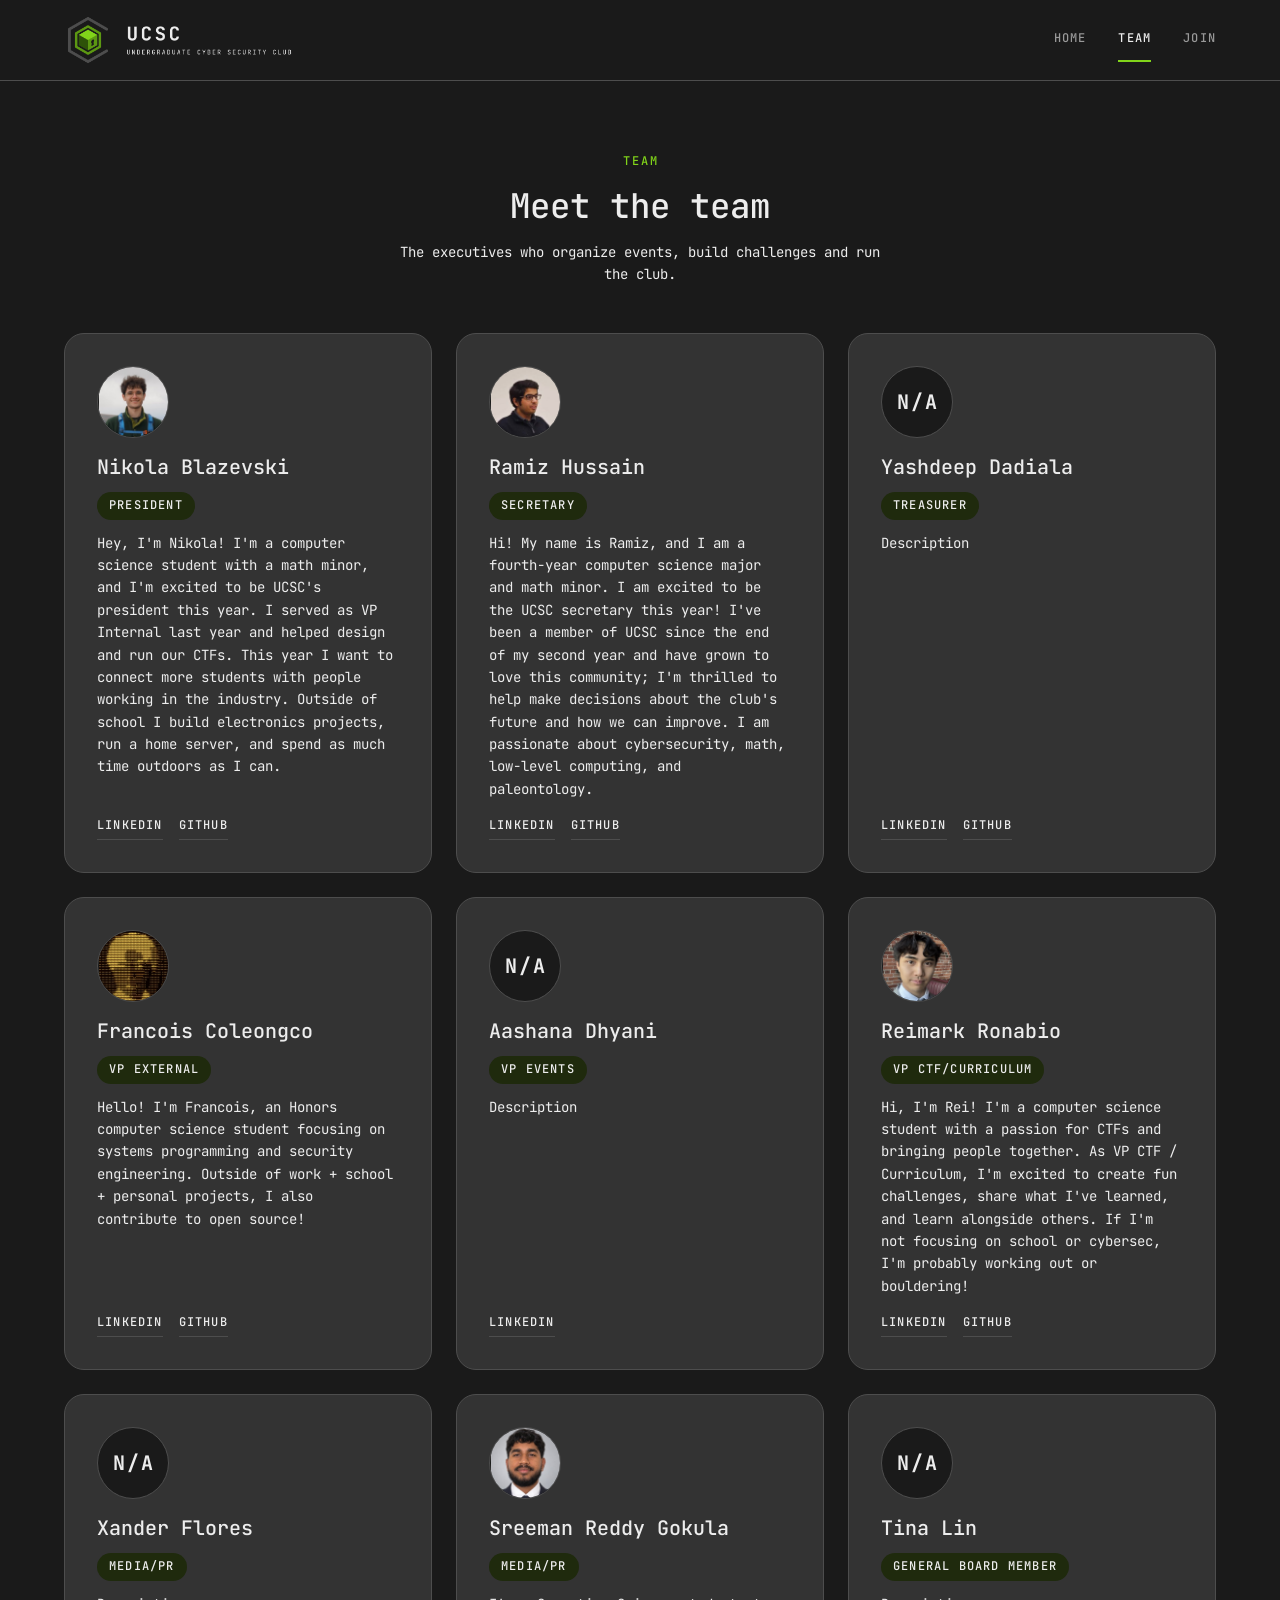
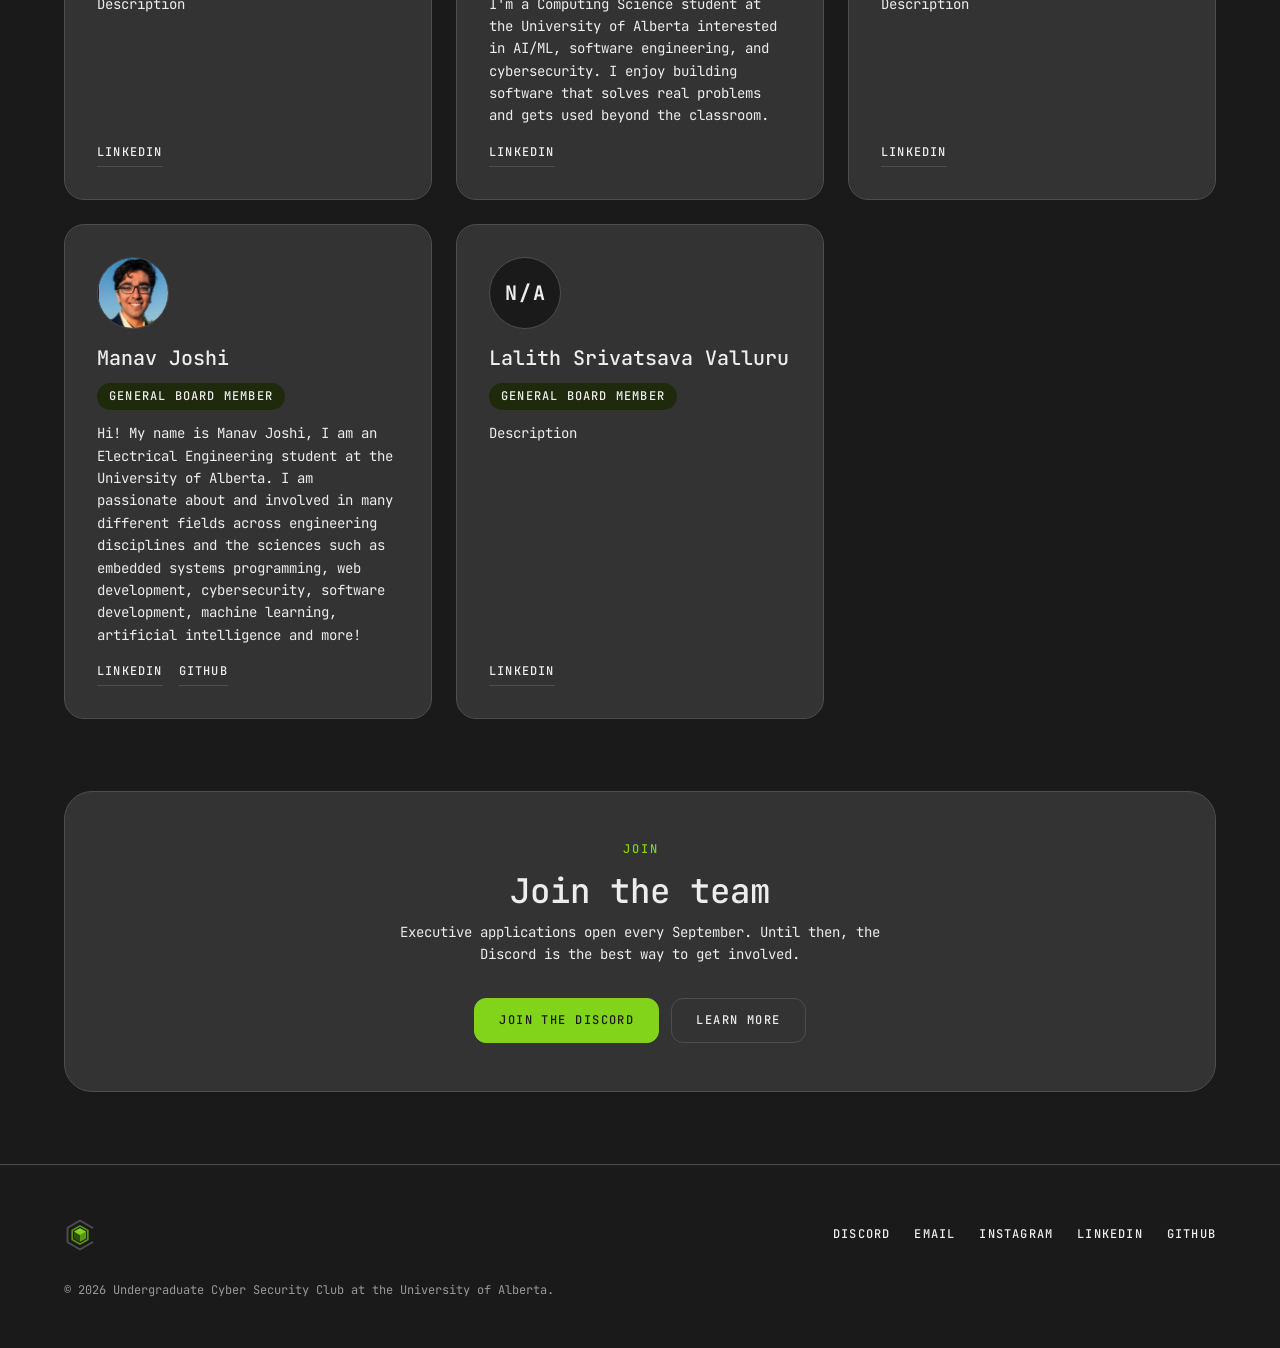
==== team.html @ 917f5f6d "added most execs" ====
<!DOCTYPE html>
<html lang="en">
<head>
  <meta charset="UTF-8">
  <meta name="viewport" content="width=device-width, initial-scale=1.0">
  <title>Team — UCSC</title>
  <meta name="description" content="The UCSC executive team.">
  <meta name="theme-color" content="#1A1A1A">
  <link rel="icon" type="image/png" sizes="32x32" href="assets/png/mark-default-32.png">
  <link rel="icon" type="image/png" sizes="64x64" href="assets/png/mark-default-64.png">
  <link rel="apple-touch-icon" href="assets/png/mark-default-256.png">
  <link rel="preconnect" href="https://fonts.googleapis.com">
  <link rel="preconnect" href="https://fonts.gstatic.com" crossorigin>
  <link href="https://fonts.googleapis.com/css2?family=JetBrains+Mono:wght@400;500;700&display=swap" rel="stylesheet">
  <link rel="stylesheet" href="style.css">
</head>
<body>

  <nav id="navbar">
    <div class="nav-inner">
      <a href="index.html" class="nav-brand">
        <img src="assets/png/lockup-horizontal-4x.png" width="229" height="48" alt="UCSC">
      </a>
      <ul class="nav-links" id="navLinks">
        <li><a href="index.html">Home</a></li>
        <li><a href="team.html" class="active">Team</a></li>
        <li><a href="index.html#join">Join</a></li>
      </ul>
      <button class="hamburger" id="menuToggle" aria-label="Toggle menu" aria-expanded="false" aria-controls="navLinks">
        <span></span><span></span><span></span>
      </button>
    </div>
  </nav>

    <header class="page-header">
    <div class="wrap">
      <span class="eyebrow">Team</span>
      <h1>Meet the team</h1>
      <p>The executives who organize events, build challenges and run the club.</p>
    </div>
  </header>

  <main class="wrap">
    <div class="team-grid">
      <div class="team-card reveal">
        <div class="team-avatar" aria-hidden="true"><img src="assets/team/nikola-blazevski.jpg" alt="" width="72" height="72" loading="lazy"></div>
        <h2 class="h2">Nikola Blazevski</h2>
        <span class="pill team-role">President</span>
        <p class="team-bio">Hey, I'm Nikola! I'm a computer science student with a math minor, and I'm excited to be UCSC's president this year. I served as VP Internal last year and helped design and run our CTFs. This year I want to connect more students with people working in the industry. Outside of school I build electronics projects, run a home server, and spend as much time outdoors as I can.</p>
        <div class="team-links">
          <a href="https://www.linkedin.com/in/nikola-blazevski7" target="_blank" rel="noopener">LinkedIn</a>
          <a href="https://github.com/Nikola-Blazevski" target="_blank" rel="noopener">GitHub</a>
        </div>
      </div>

      <div class="team-card reveal">
        <div class="team-avatar" aria-hidden="true"><img src="assets/team/ramiz-hussain.jpg" alt="" width="72" height="72" loading="lazy"></div>
        <h2 class="h2">Ramiz Hussain</h2>
        <span class="pill team-role">Secretary</span>
        <p class="team-bio">Hi! My name is Ramiz, and I am a fourth-year computer science major and math minor. I am excited to be the UCSC secretary this year! I've been a member of UCSC since the end of my second year and have grown to love this community; I'm thrilled to help make decisions about the club's future and how we can improve. I am passionate about cybersecurity, math, low-level computing, and paleontology.</p>
        <div class="team-links">
          <a href="https://www.linkedin.com/in/ramiz-hussain" target="_blank" rel="noopener">LinkedIn</a>
          <a href="https://github.com/RamizHHH" target="_blank" rel="noopener">GitHub</a>
        </div>
      </div>

      <div class="team-card reveal">
        <div class="team-avatar" aria-hidden="true">N/A</div>
        <h2 class="h2">Yashdeep Dadiala</h2>
        <span class="pill team-role">Treasurer</span>
        <p class="team-bio">Description</p>
        <div class="team-links">
          <a href="#">LinkedIn</a>
          <a href="#">GitHub</a>
        </div>
      </div>

      <div class="team-card reveal">
        <div class="team-avatar" aria-hidden="true"><img src="assets/team/francois-coleongco.jpg" alt="" width="72" height="72" loading="lazy"></div>
        <h2 class="h2">Francois Coleongco</h2>
        <span class="pill team-role">VP External</span>
        <p class="team-bio">Hello! I'm Francois, an Honors computer science student focusing on systems programming and security engineering. Outside of work + school + personal projects, I also contribute to open source!</p>
        <div class="team-links">
          <a href="https://www.linkedin.com/in/francois-coleongco" target="_blank" rel="noopener">LinkedIn</a>
          <a href="https://github.com/fr4nsyz" target="_blank" rel="noopener">GitHub</a>
        </div>
      </div>

      <div class="team-card reveal">
        <div class="team-avatar" aria-hidden="true">N/A</div>
        <h2 class="h2">Aashana Dhyani</h2>
        <span class="pill team-role">VP Events</span>
        <p class="team-bio">Description</p>
        <div class="team-links">
          <a href="#">LinkedIn</a>
        </div>
      </div>

      <div class="team-card reveal">
        <div class="team-avatar" aria-hidden="true"><img src="assets/team/reimark-ronabio.jpg" alt="" width="72" height="72" loading="lazy"></div>
        <h2 class="h2">Reimark Ronabio</h2>
        <span class="pill team-role">VP CTF/Curriculum</span>
        <p class="team-bio">Hi, I'm Rei! I'm a computer science student with a passion for CTFs and bringing people together. As VP CTF / Curriculum, I'm excited to create fun challenges, share what I've learned, and learn alongside others. If I'm not focusing on school or cybersec, I'm probably working out or bouldering!</p>
        <div class="team-links">
          <a href="https://www.linkedin.com/in/reimark-ronabio-086146253/" target="_blank" rel="noopener">LinkedIn</a>
          <a href="https://github.com/pyhn" target="_blank" rel="noopener">GitHub</a>
        </div>
      </div>

      <div class="team-card reveal">
        <div class="team-avatar" aria-hidden="true">N/A</div>
        <h2 class="h2">Xander Flores</h2>
        <span class="pill team-role">Media/PR</span>
        <p class="team-bio">Description</p>
        <div class="team-links">
          <a href="#">LinkedIn</a>
        </div>
      </div>

      <div class="team-card reveal">
        <div class="team-avatar" aria-hidden="true"><img src="assets/team/sreeman-reddy-gokula.jpg" alt="" width="72" height="72" loading="lazy"></div>
        <h2 class="h2">Sreeman Reddy Gokula</h2>
        <span class="pill team-role">Media/PR</span>
        <p class="team-bio">I'm a Computing Science student at the University of Alberta interested in AI/ML, software engineering, and cybersecurity. I enjoy building software that solves real problems and gets used beyond the classroom.</p>
        <div class="team-links">
          <a href="https://www.linkedin.com/in/sreeman-reddy-gokula-3674b02b5/" target="_blank" rel="noopener">LinkedIn</a>
        </div>
      </div>

      <div class="team-card reveal">
        <div class="team-avatar" aria-hidden="true">N/A</div>
        <h2 class="h2">Tina Lin</h2>
        <span class="pill team-role">General Board Member</span>
        <p class="team-bio">Description</p>
        <div class="team-links">
          <a href="https://www.linkedin.com/in/tina-r-lin/" target="_blank" rel="noopener">LinkedIn</a>
        </div>
      </div>

      <div class="team-card reveal">
        <div class="team-avatar" aria-hidden="true"><img src="assets/team/manav-joshi.jpg" alt="" width="72" height="72" loading="lazy"></div>
        <h2 class="h2">Manav Joshi</h2>
        <span class="pill team-role">General Board Member</span>
        <p class="team-bio">Hi! My name is Manav Joshi, I am an Electrical Engineering student at the University of Alberta. I am passionate about and involved in many different fields across engineering disciplines and the sciences such as embedded systems programming, web development, cybersecurity, software development, machine learning, artificial intelligence and more!</p>
        <div class="team-links">
          <a href="https://www.linkedin.com/in/mnkjoshi/" target="_blank" rel="noopener">LinkedIn</a>
          <a href="https://github.com/mnkjoshi" target="_blank" rel="noopener">GitHub</a>
        </div>
      </div>

      <div class="team-card reveal">
        <div class="team-avatar" aria-hidden="true">N/A</div>
        <h2 class="h2">Lalith Srivatsava Valluru</h2>
        <span class="pill team-role">General Board Member</span>
        <p class="team-bio">Description</p>
        <div class="team-links">
          <a href="#">LinkedIn</a>
        </div>
      </div>
    </div>
  </main>

  <div class="cta-section reveal">
    <div class="wrap">
      <div class="cta-banner">
        <div class="cta-copy">
          <span class="eyebrow">Join</span>
          <h2 class="h1">Join the team</h2>
          <p>Executive applications open every September. Until then, the Discord is the best way to get involved.</p>
        </div>
        <div class="btn-group">
          <a href="https://discord.gg/hh8DezYDkE" class="btn btn-primary">Join the Discord</a>
          <a href="index.html#join" class="btn btn-outline">Learn more</a>
        </div>
      </div>
    </div>
  </div>

  <footer>
    <div class="wrap footer-inner">
      <a href="index.html" class="footer-brand">
        <img src="assets/png/mark-default-64.png" width="32" height="32" alt="UCSC">
      </a>
      <div class="social-links">
        <a href="https://discord.gg/hh8DezYDkE">Discord</a>
        <a href="mailto:ucsc@ualberta.ca">Email</a>
        <a href="https://www.instagram.com/ucsc_ualberta/">Instagram</a>
        <a href="https://www.linkedin.com/company/ucsc-ualberta">LinkedIn</a>
        <a href="https://github.com/UCSC-UAlberta">GitHub</a>
      </div>
      <p class="copyright">© 2026 Undergraduate Cyber Security Club at the University of Alberta.</p>
    </div>
  </footer>

  <script src="site.js"></script>
</body>
</html>
---- style.css ----
/* UCSC — site styles
   Follows brand/UCSC-BRAND-SPEC-FOR-AI.md:
   JetBrains Mono 400/500/700 only, brand palette only, no gradients/shadows/glows/blur,
   spacing 4/8/12/16/24/32/48/72/96, radii 999/12/20/28. */

:root {
  --bg:        #1A1A1A;
  --surface:   #333333;
  --accent:    #81D41A;
  --accent-dk: #5C9812;
  --accent-bg: #1F2A0D;
  --text:      #EDEDED;
  --text-2:    #999999;
  --border:    #4D4D4D;

  --font: 'JetBrains Mono', ui-monospace, monospace;

  --r-pill: 999px;
  --r-btn: 12px;
  --r-card: 20px;
  --r-container: 28px;

  --max: 1200px;
  --gutter: 24px;
  --margin: 64px;
  --nav-h: 80px;
}

* { margin: 0; padding: 0; box-sizing: border-box; }
html { scroll-behavior: smooth; scroll-padding-top: var(--nav-h); }

body {
  font-family: var(--font);
  font-weight: 400;
  font-size: 14px;
  line-height: 1.6;
  background: var(--bg);
  color: var(--text);
  overflow-x: hidden;
}

img { display: block; max-width: 100%; }
a { color: inherit; }

:focus-visible { outline: 2px solid var(--accent); outline-offset: 4px; border-radius: 4px; }

.wrap {
  max-width: calc(var(--max) + 2 * var(--margin));
  margin: 0 auto;
  padding: 0 var(--margin);
}

/* ── TYPE ── */
.eyebrow {
  font-size: 12px;
  font-weight: 500;
  letter-spacing: 0.18em;
  text-transform: uppercase;
  color: var(--accent);
}
.display {
  font-size: 54px;
  line-height: 1.0;
  font-weight: 500;
}
h1, .h1 { font-size: 34px; line-height: 1.1; font-weight: 500; }
h2, .h2 { font-size: 20px; line-height: 1.3; font-weight: 500; }
h3, .h3 { font-size: 14px; line-height: 1.4; font-weight: 500; }
.small { font-size: 12px; line-height: 1.5; }
.label {
  font-size: 12px;
  font-weight: 500;
  letter-spacing: 0.10em;
  text-transform: uppercase;
  color: var(--text-2);
}

/* ── NAV ── */
nav {
  position: fixed;
  top: 0; left: 0; right: 0;
  z-index: 100;
  background: var(--bg);
  border-bottom: 1px solid var(--border);
}
.nav-inner {
  max-width: calc(var(--max) + 2 * var(--margin));
  margin: 0 auto;
  padding: 0 var(--margin);
  height: var(--nav-h);
  display: flex;
  align-items: center;
  justify-content: space-between;
  gap: 24px;
}
.nav-brand { display: flex; align-items: center; text-decoration: none; }
.nav-brand img { height: 48px; width: auto; }

.nav-links { display: flex; gap: 32px; list-style: none; }
.nav-links a {
  display: inline-flex;
  align-items: center;
  min-height: 44px;
  color: var(--text-2);
  text-decoration: none;
  font-size: 12px;
  font-weight: 500;
  letter-spacing: 0.10em;
  text-transform: uppercase;
  border-bottom: 2px solid transparent;
  transition: color 0.2s, border-color 0.2s;
}
.nav-links a:hover { color: var(--text); }
.nav-links a.active { color: var(--text); border-bottom-color: var(--accent); }

.hamburger {
  display: none;
  width: 44px; height: 44px;
  flex-direction: column;
  align-items: center;
  justify-content: center;
  gap: 4px;
  background: none;
  border: 1px solid var(--border);
  border-radius: var(--r-btn);
  cursor: pointer;
}
.hamburger span { width: 20px; height: 2px; background: var(--text); border-radius: 2px; }

/* ── HERO ── */
.hero {
  padding-top: calc(var(--nav-h) + 96px);
  padding-bottom: 72px;
}
.hero .wrap {
  display: grid;
  grid-template-columns: repeat(12, 1fr);
  column-gap: var(--gutter);
  align-items: center;
}
.hero-copy {
  grid-column: 1 / span 8;
  display: flex;
  flex-direction: column;
  gap: 24px;
}
.hero-copy .lede { max-width: 52ch; }

/* ── PAGE HEADER (subpages) ── */
.page-header {
  padding-top: calc(var(--nav-h) + 72px);
  padding-bottom: 48px;
}
.page-header .wrap { display: flex; flex-direction: column; gap: 16px; }
.page-header p { max-width: 60ch; }

/* ── BUTTONS ── */
.btn-group { display: flex; gap: 12px; flex-wrap: wrap; }
.btn {
  display: inline-flex;
  align-items: center;
  justify-content: center;
  min-height: 44px;
  padding: 12px 24px;
  border-radius: var(--r-btn);
  font-family: var(--font);
  font-size: 12px;
  font-weight: 500;
  letter-spacing: 0.12em;
  text-transform: uppercase;
  text-decoration: none;
  cursor: pointer;
  transition: background-color 0.2s, border-color 0.2s, color 0.2s;
}
.btn-primary {
  background: var(--accent);
  color: var(--bg);
  border: 1.5px solid var(--accent);
}
.btn-primary:hover, .btn-primary:active { background: var(--accent-dk); border-color: var(--accent-dk); }
.btn-outline {
  background: transparent;
  color: var(--text);
  border: 1.5px solid var(--border);
}
.btn-outline:hover { border-color: var(--accent); }

/* ── SECTIONS ── */
section { padding: 72px 0; border-top: 1px solid var(--border); }
.section-head {
  display: flex;
  flex-direction: column;
  gap: 12px;
  margin-bottom: 32px;
}
.section-head p { max-width: 60ch; }
.section-title { display: flex; flex-direction: column; gap: 12px; }
.section-head.split {
  display: grid;
  grid-template-columns: repeat(12, 1fr);
  column-gap: var(--gutter);
  row-gap: 16px;
  align-items: end;
}
.section-head.split .section-title { grid-column: 1 / span 5; }
.section-head.split > p { grid-column: 6 / span 7; max-width: none; }
#about .section-head { margin-bottom: 0; align-items: start; }

/* ── CARDS ── */
.cards {
  display: grid;
  grid-template-columns: repeat(3, 1fr);
  gap: var(--gutter);
}
.card {
  background: var(--surface);
  border: 1px solid var(--border);
  border-radius: var(--r-card);
  padding: 32px;
  display: flex;
  flex-direction: column;
  gap: 12px;
  transition: border-color 0.2s;
}
.card:hover { border-color: var(--accent); }
.card-num {
  font-size: 12px;
  font-weight: 700;
  letter-spacing: 0.10em;
  color: var(--accent);
}
.card p { flex: 1; }
.card-link {
  display: inline-flex;
  align-items: center;
  gap: 8px;
  align-self: flex-start;
  color: var(--text);
  text-decoration: none;
  font-size: 12px;
  font-weight: 500;
  letter-spacing: 0.10em;
  text-transform: uppercase;
  border-bottom: 1.5px solid var(--accent);
  padding: 12px 0 4px;
}
.card-link::after { content: '→'; }

/* ── EVENTS (Google Calendar embed) ── */
.calendar {
  background: #FFFFFF;
  border: 1px solid var(--border);
  border-radius: var(--r-container);
  overflow: hidden;
}
.calendar iframe {
  display: block;
  width: 100%;
  height: 600px;
  border: 0;
}
.calendar-empty {
  padding: 48px 32px;
  color: var(--bg);
}

/* ── TEAM ── */
.team-grid {
  display: grid;
  grid-template-columns: repeat(3, 1fr);
  gap: var(--gutter);
  padding-bottom: 72px;
}
.team-card {
  background: var(--surface);
  border: 1px solid var(--border);
  border-radius: var(--r-card);
  padding: 32px;
  display: flex;
  flex-direction: column;
  gap: 12px;
}
.team-avatar {
  width: 72px; height: 72px;
  border-radius: var(--r-pill);
  background: var(--bg);
  border: 1px solid var(--border);
  display: flex;
  align-items: center;
  justify-content: center;
  font-size: 20px;
  font-weight: 700;
  letter-spacing: 0.10em;
  padding-left: 0.05em;
  color: var(--text);
  margin-bottom: 4px;
}
.team-avatar { overflow: hidden; }
.team-avatar img { width: 100%; height: 100%; object-fit: cover; display: block; }
.team-role { align-self: flex-start; }
.team-bio { flex: 1; }
.team-links { display: flex; gap: 16px; }
.team-links a {
  font-size: 12px;
  font-weight: 500;
  letter-spacing: 0.10em;
  text-transform: uppercase;
  text-decoration: none;
  color: var(--text);
  padding: 4px 0;
  border-bottom: 1px solid var(--border);
}
.team-links a:hover { border-bottom-color: var(--accent); }

/* ── PILL / TAG ── */
.pill {
  display: inline-flex;
  align-items: center;
  padding: 4px 12px;
  border-radius: var(--r-pill);
  background: var(--accent-bg);
  color: var(--text);
  font-size: 12px;
  font-weight: 500;
  letter-spacing: 0.10em;
  text-transform: uppercase;
}

/* ── CTA ── */
.cta-banner {
  background: var(--surface);
  border: 1px solid var(--border);
  border-radius: var(--r-container);
  padding: 48px;
  display: grid;
  grid-template-columns: 1fr auto;
  align-items: center;
  gap: 32px;
}
.cta-copy { display: flex; flex-direction: column; gap: 12px; max-width: 60ch; }
.cta-section { padding: 0 0 72px; }

/* ── FOOTER ── */
footer { border-top: 1px solid var(--border); padding: 48px 0; }
.footer-inner {
  display: grid;
  grid-template-columns: auto 1fr;
  align-items: center;
  gap: 24px 48px;
}
.footer-brand img { height: 32px; width: auto; }
.social-links { display: flex; gap: 24px; flex-wrap: wrap; justify-content: flex-end; }
.social-links a {
  display: inline-flex;
  align-items: center;
  min-height: 44px;
  color: var(--text);
  text-decoration: none;
  font-size: 12px;
  font-weight: 500;
  letter-spacing: 0.10em;
  text-transform: uppercase;
}
.social-links a:hover { color: var(--accent); }
.copyright { grid-column: 1 / -1; color: var(--text-2); font-size: 12px; }

/* ── REVEAL (optional motion) ── */
.reveal { opacity: 0; transform: translateY(16px); transition: opacity 0.5s ease, transform 0.5s ease; }
.reveal.visible { opacity: 1; transform: none; }
@media (prefers-reduced-motion: reduce) {
  html { scroll-behavior: auto; }
  .reveal { opacity: 1; transform: none; transition: none; }
  * { transition: none !important; }
}

/* ── RESPONSIVE ── */
@media (max-width: 1024px) {
  :root { --margin: 32px; }
  .cards, .team-grid { grid-template-columns: repeat(2, 1fr); }
  .hero-copy { grid-column: 1 / span 10; }
}

@media (max-width: 768px) {
  :root { --margin: 16px; --nav-h: 64px; }
  .nav-brand img { height: 40px; }
  .nav-links { display: none; }
  .hamburger { display: flex; }
  .nav-links.open {
    display: flex;
    flex-direction: column;
    gap: 4px;
    position: absolute;
    top: var(--nav-h); left: 0; right: 0;
    background: var(--bg);
    border-bottom: 1px solid var(--border);
    padding: 16px;
  }

  .display { font-size: 34px; line-height: 1.1; }
  .hero { padding-top: calc(var(--nav-h) + 48px); padding-bottom: 72px; }
  .hero .wrap { display: block; }

  .cards, .team-grid { grid-template-columns: 1fr; }
  .section-head.split { display: flex; flex-direction: column; align-items: flex-start; }
  .card, .team-card { padding: 24px; }
  .calendar iframe { height: 560px; }

  .cta-banner { grid-template-columns: 1fr; padding: 32px 24px; }
  .footer-inner { grid-template-columns: 1fr; }
  .social-links { justify-content: flex-start; }
}

/* ── CENTRED LAYOUT (balance override) ── */
.hero .wrap { display: block; }
.hero-copy {
  align-items: center;
  text-align: center;
  max-width: 760px;
  margin: 0 auto;
}
.hero-copy .lede { max-width: 56ch; }
.hero-copy .btn-group { justify-content: center; }

/* tracked uppercase lines: offset the trailing letter-space so they sit truly centred */
.hero-copy .eyebrow,
.section-head .eyebrow,
.page-header .eyebrow,
.cta-copy .eyebrow { padding-left: 0.18em; }

.section-head,
.section-head.split {
  display: flex;
  flex-direction: column;
  align-items: center;
  text-align: center;
  gap: 12px;
  margin-bottom: 48px;
}
.section-head.split .section-title,
.section-title { align-items: center; }
.section-head p,
.section-head.split > p { max-width: 64ch; }
#about .section-head { margin-bottom: 0; align-items: center; }

.page-header { text-align: center; }
.page-header .wrap { align-items: center; }

.cta-banner {
  grid-template-columns: 1fr;
  justify-items: center;
  text-align: center;
}
.cta-copy { align-items: center; }
.cta-banner .btn-group { justify-content: center; }

@media (max-width: 768px) {
  .section-head.split { align-items: center; }
}
@media (max-width: 768px) {
  .footer-inner { justify-items: center; text-align: center; }
  .social-links { justify-content: center; }
}
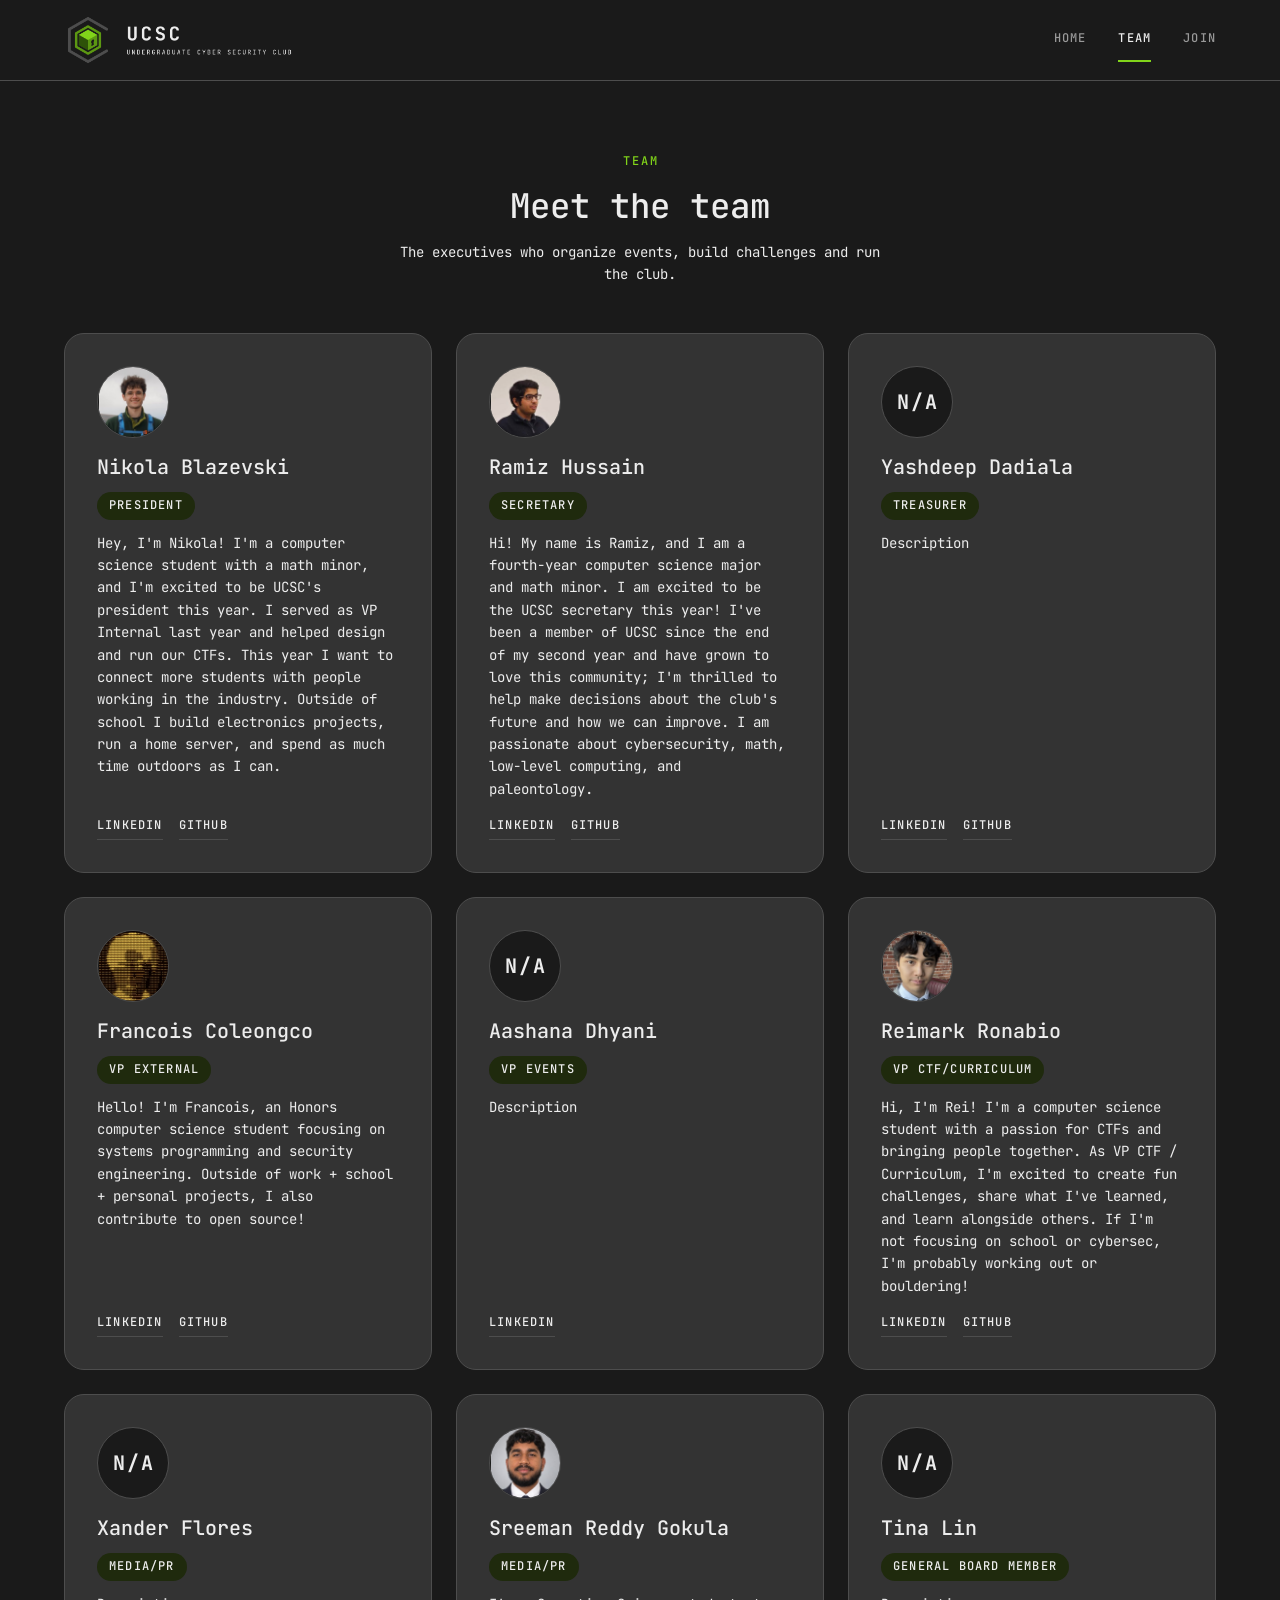
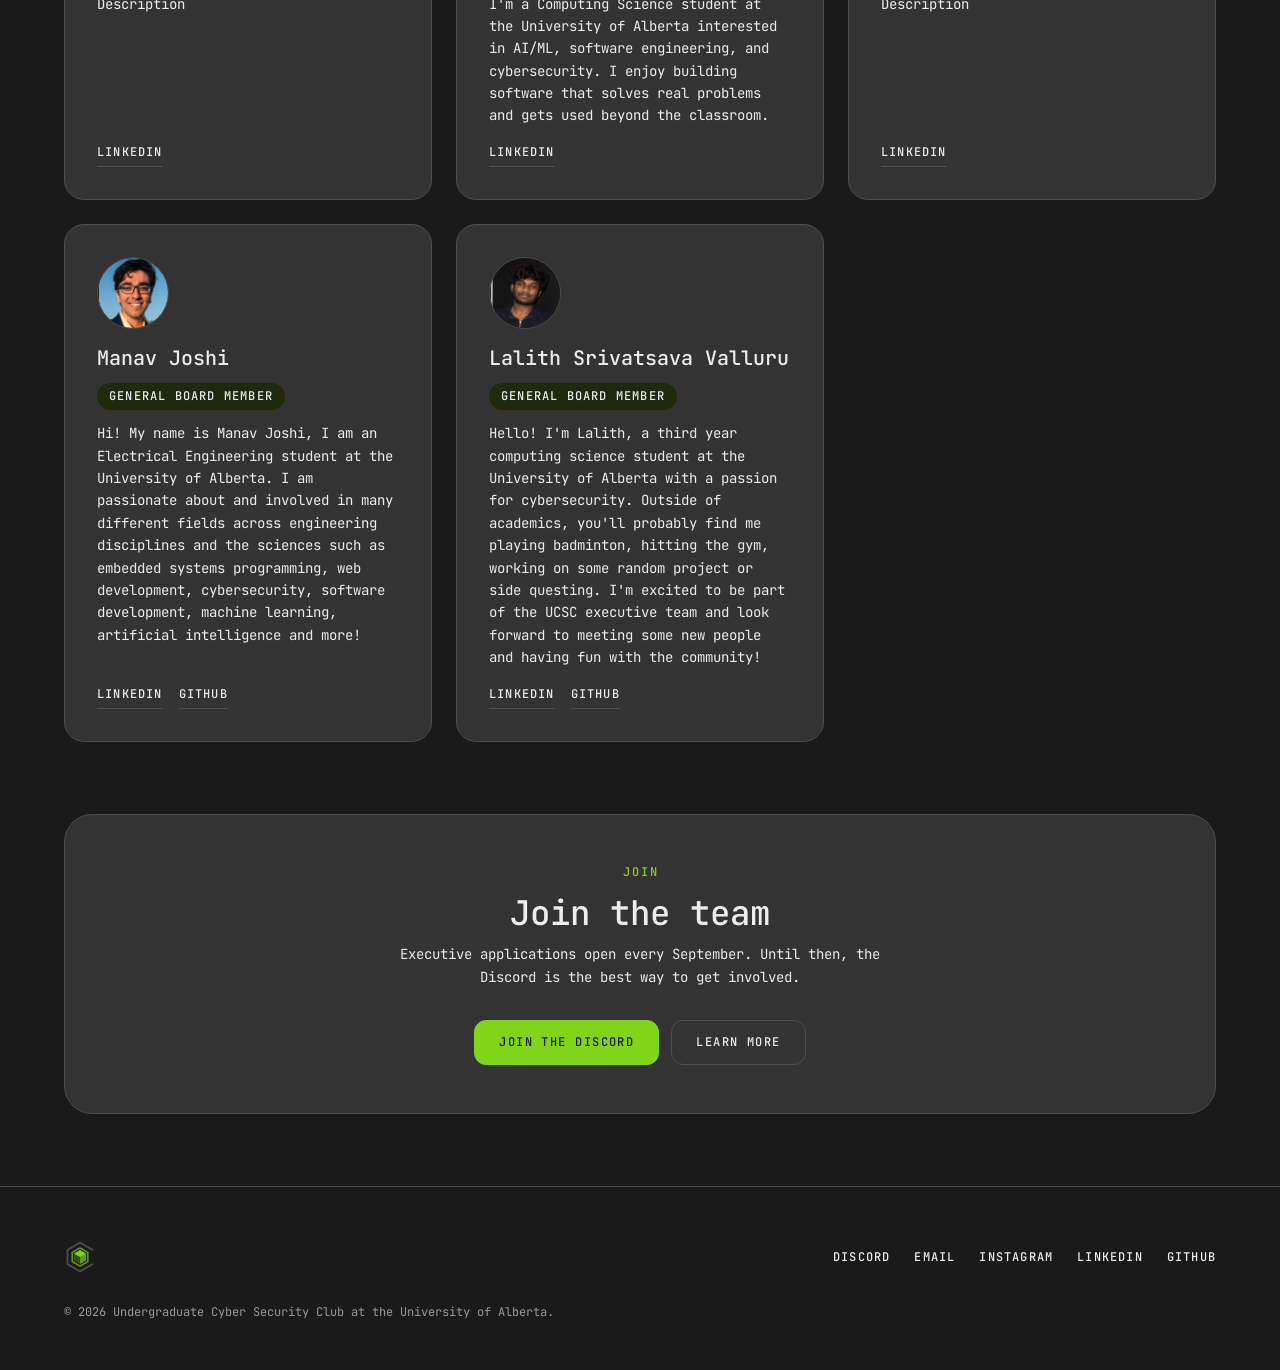
==== commit 6240a127: "Add Lalith's bio, links, and headshot Co-Authored-By: Claude Opus 5.5 <noreply@anthropic.com>" ====
--- a/team.html
+++ b/team.html
@@ -149,12 +149,13 @@
       </div>
 
       <div class="team-card reveal">
-        <div class="team-avatar" aria-hidden="true">N/A</div>
+        <div class="team-avatar" aria-hidden="true"><img src="assets/team/lalith-valluru.jpg" alt="" width="72" height="72" loading="lazy"></div>
         <h2 class="h2">Lalith Srivatsava Valluru</h2>
         <span class="pill team-role">General Board Member</span>
-        <p class="team-bio">Description</p>
+        <p class="team-bio">Hello! I'm Lalith, a third year computing science student at the University of Alberta with a passion for cybersecurity. Outside of academics, you'll probably find me playing badminton, hitting the gym, working on some random project or side questing. I'm excited to be part of the UCSC executive team and look forward to meeting some new people and having fun with the community!</p>
         <div class="team-links">
-          <a href="#">LinkedIn</a>
+          <a href="https://www.linkedin.com/in/lalith-valluru" target="_blank" rel="noopener">LinkedIn</a>
+          <a href="https://github.com/Vigorous27" target="_blank" rel="noopener">GitHub</a>
         </div>
       </div>
     </div>
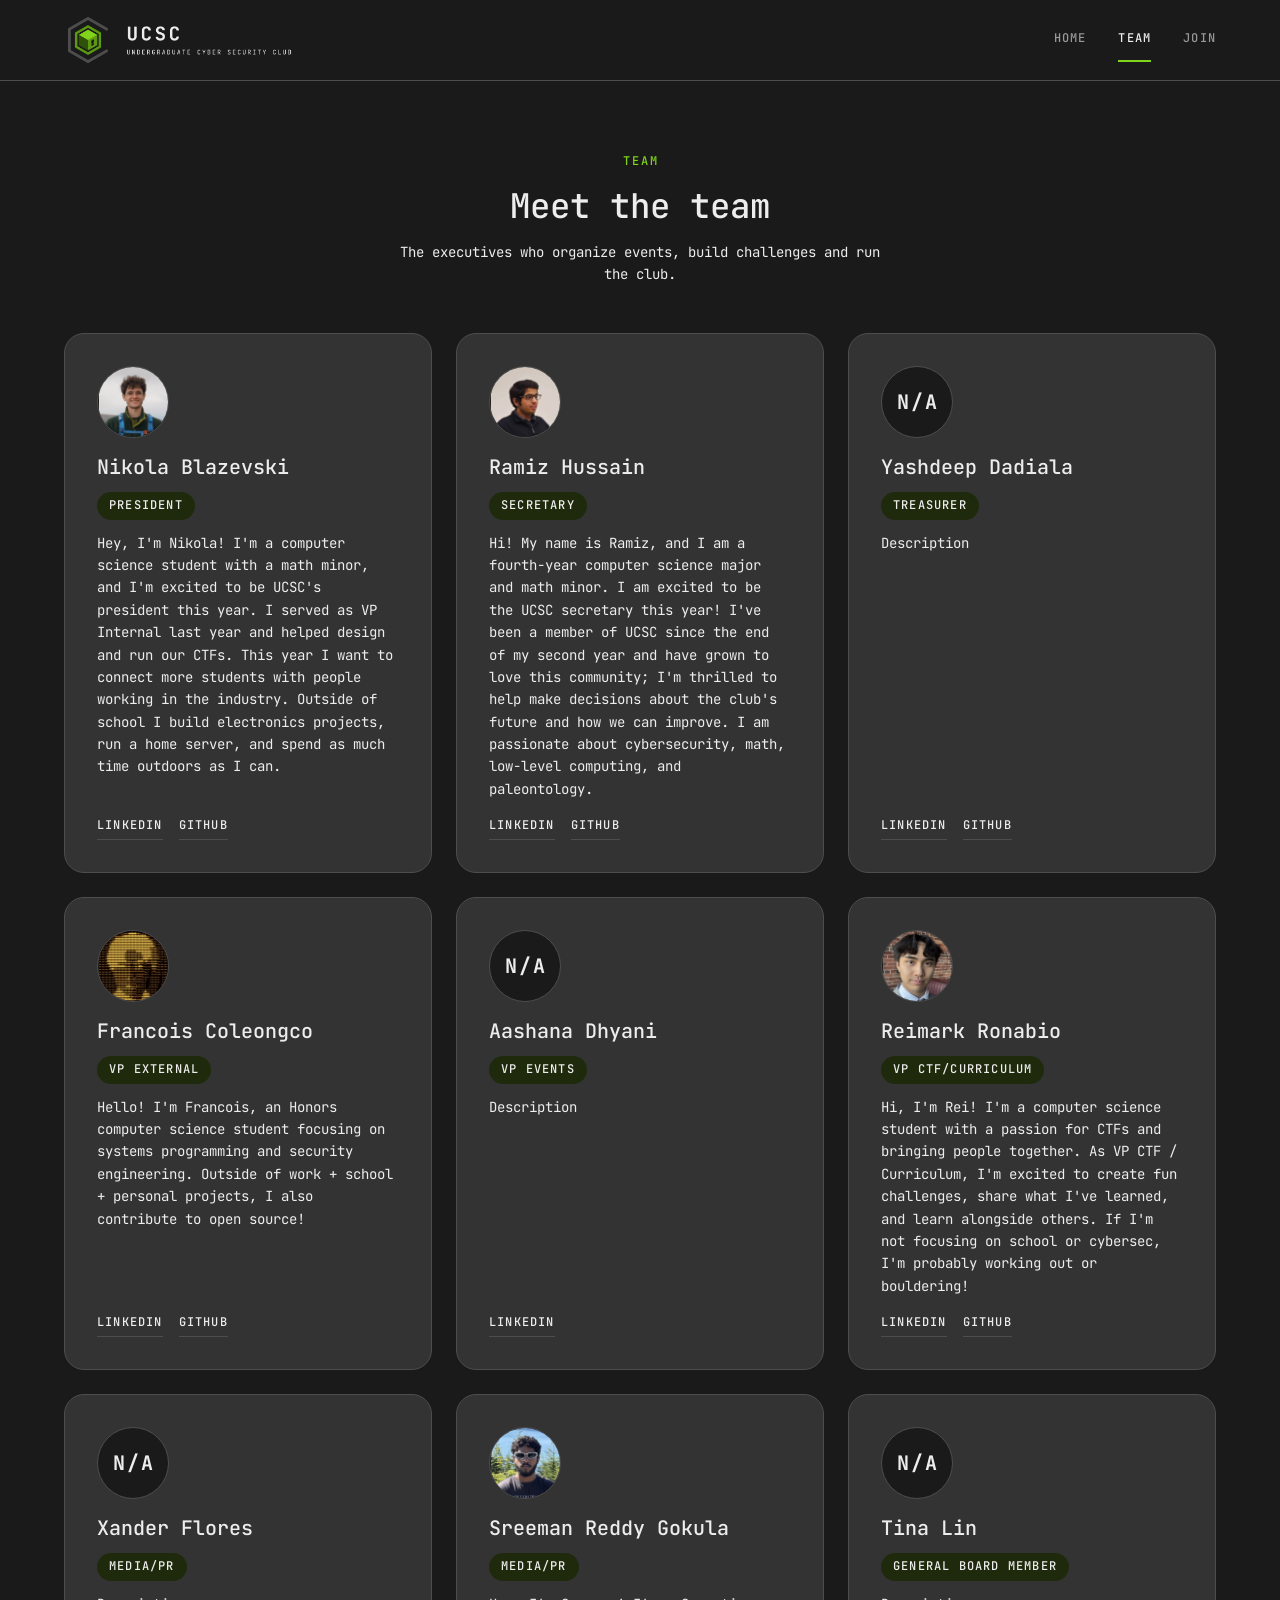
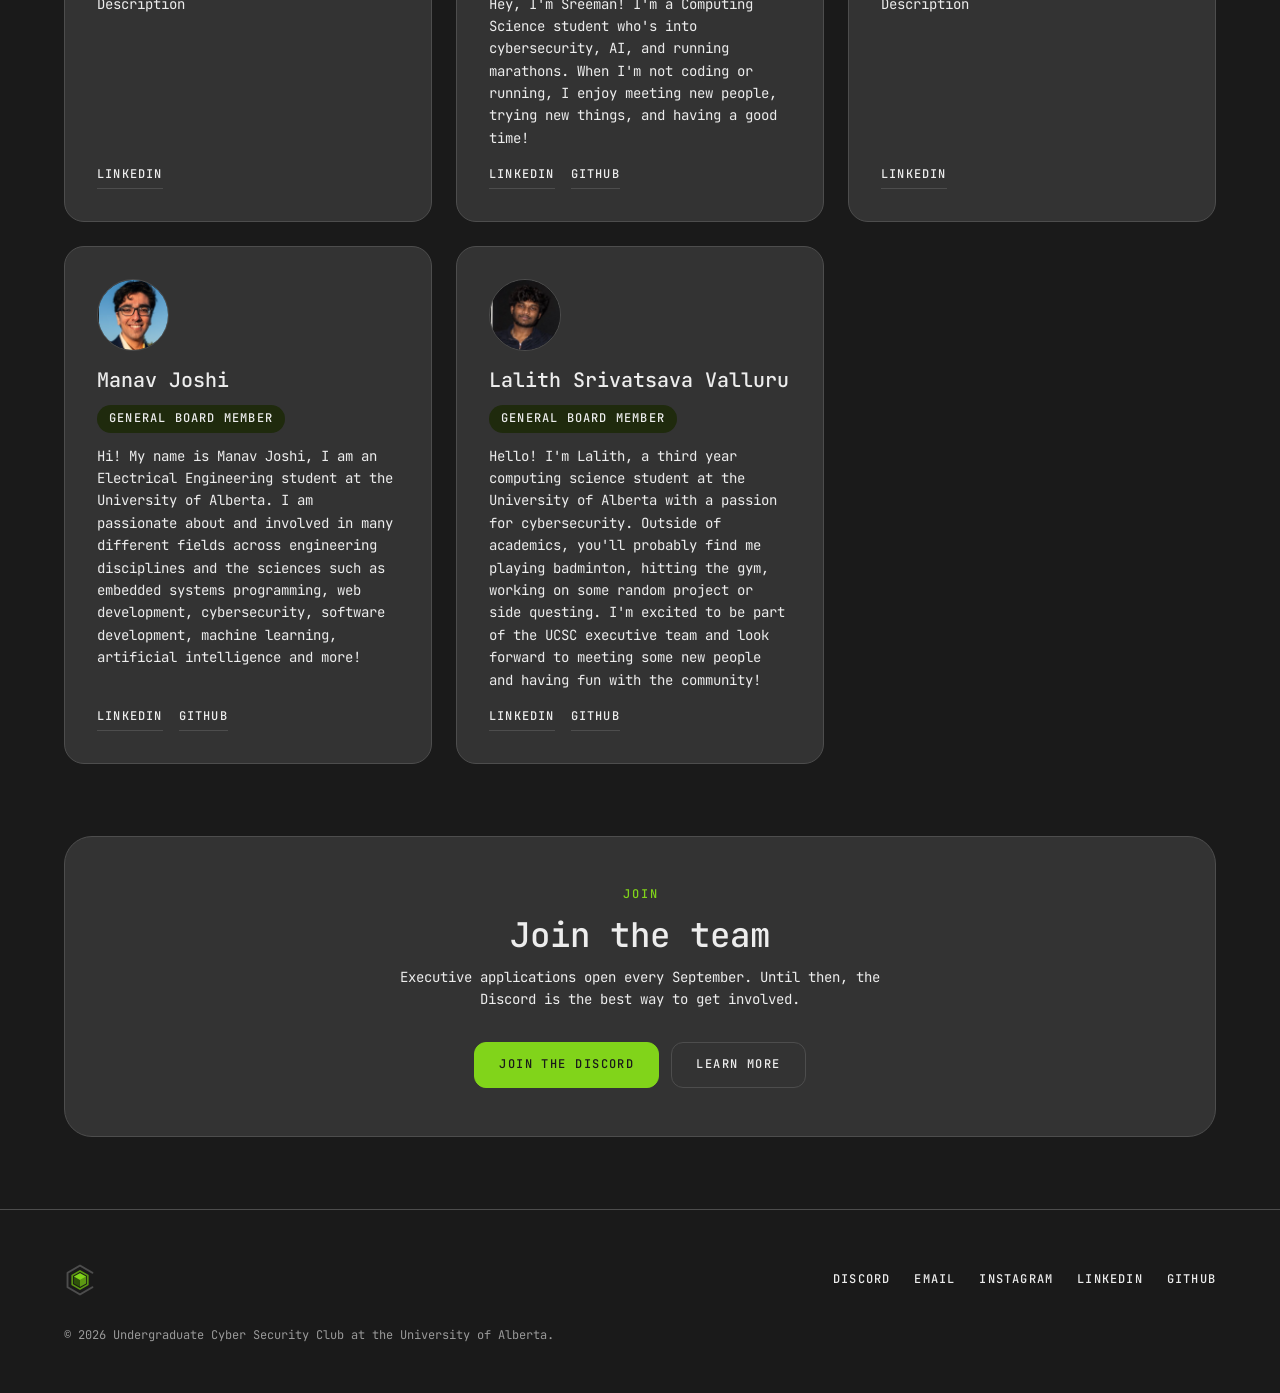
==== commit 5c825041: "Update Sreeman's bio, GitHub link, and headshot Co-Authored-By: Claude Opus 5.5 <noreply@anthropic.c" ====
--- a/team.html
+++ b/team.html
@@ -121,9 +121,10 @@
         <div class="team-avatar" aria-hidden="true"><img src="assets/team/sreeman-reddy-gokula.jpg" alt="" width="72" height="72" loading="lazy"></div>
         <h2 class="h2">Sreeman Reddy Gokula</h2>
         <span class="pill team-role">Media/PR</span>
-        <p class="team-bio">I'm a Computing Science student at the University of Alberta interested in AI/ML, software engineering, and cybersecurity. I enjoy building software that solves real problems and gets used beyond the classroom.</p>
+        <p class="team-bio">Hey, I'm Sreeman! I'm a Computing Science student who's into cybersecurity, AI, and running marathons. When I'm not coding or running, I enjoy meeting new people, trying new things, and having a good time!</p>
         <div class="team-links">
           <a href="https://www.linkedin.com/in/sreeman-reddy-gokula-3674b02b5/" target="_blank" rel="noopener">LinkedIn</a>
+          <a href="https://github.com/sreeman7" target="_blank" rel="noopener">GitHub</a>
         </div>
       </div>
 
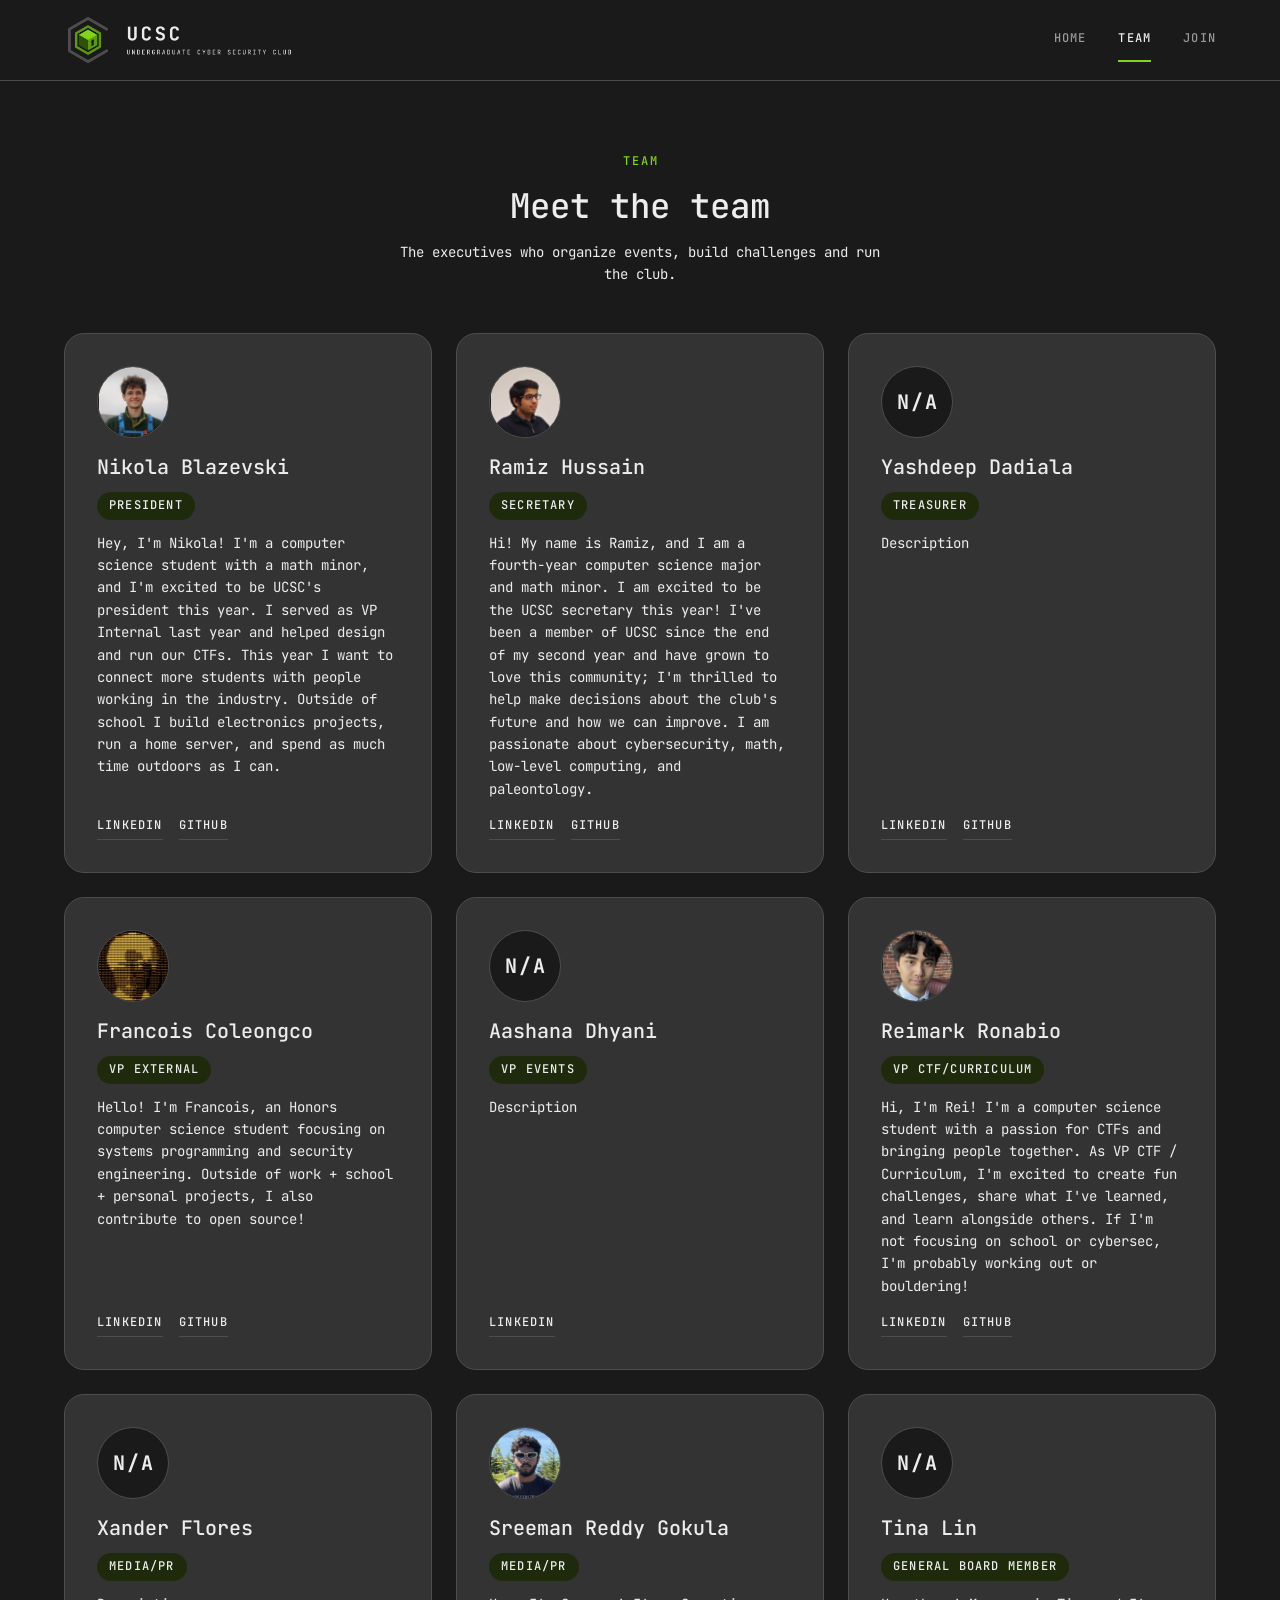
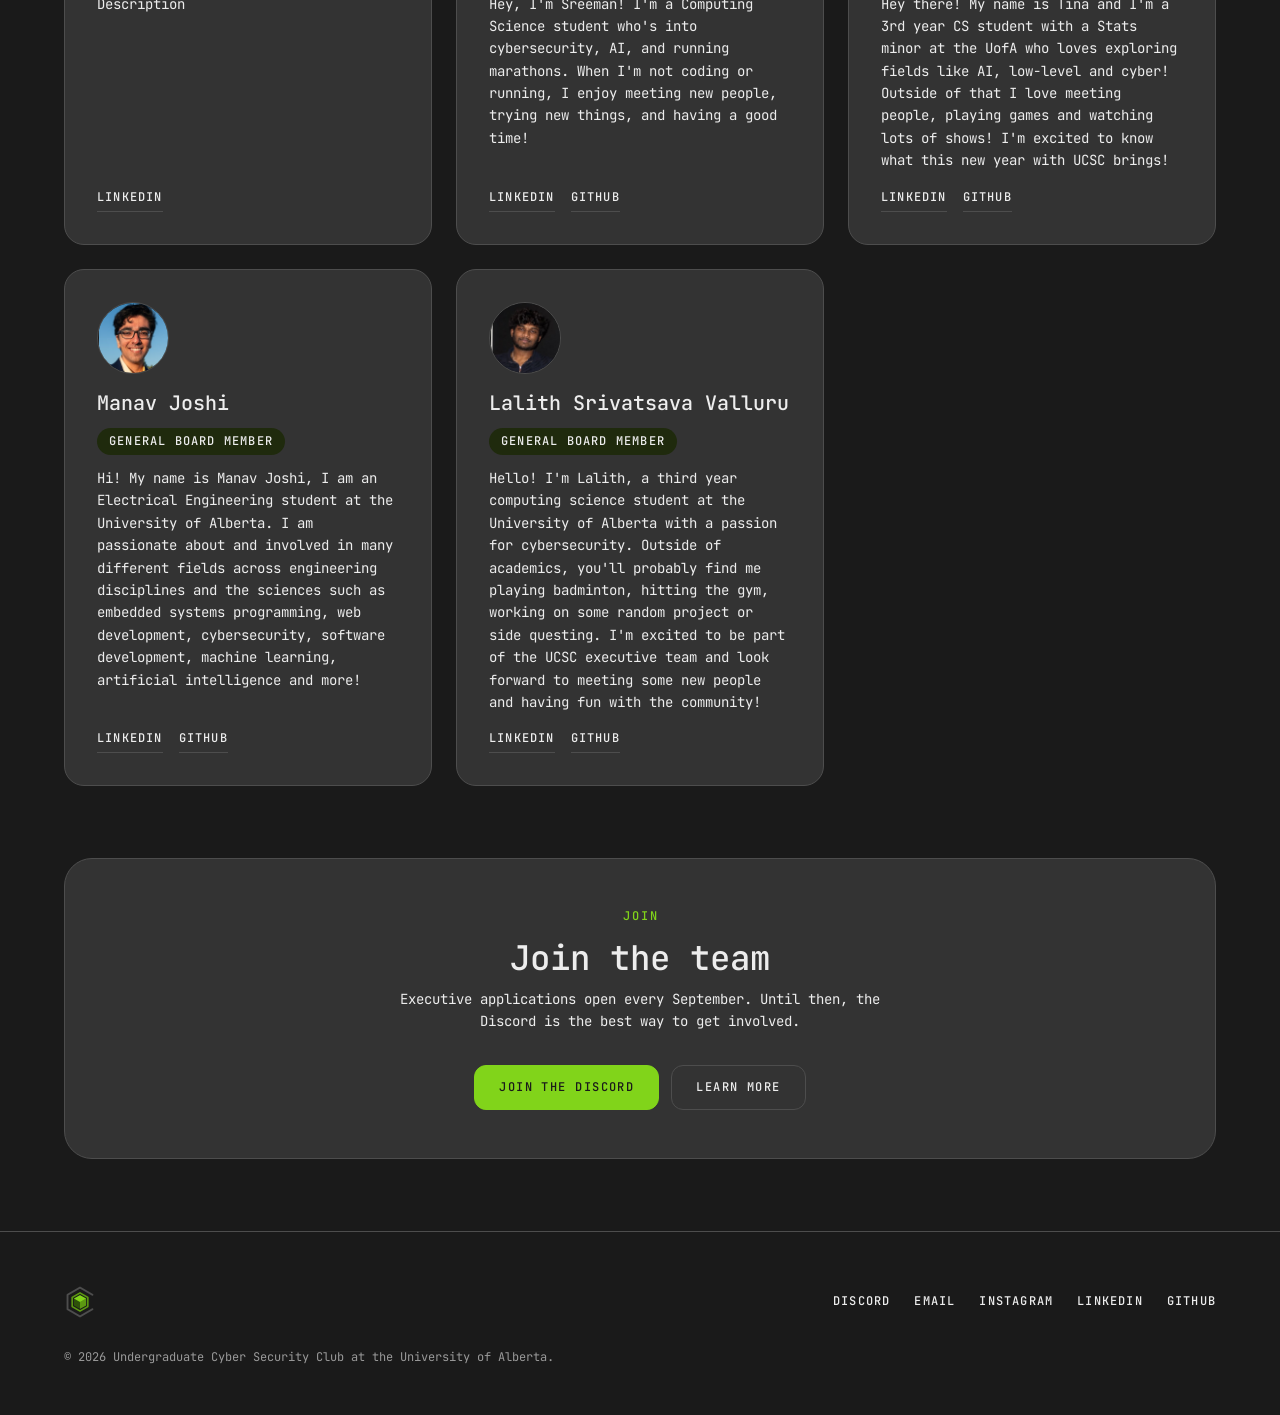
==== commit 01f6d1e4: "added exec info" ====
--- a/team.html
+++ b/team.html
@@ -132,9 +132,10 @@
         <div class="team-avatar" aria-hidden="true">N/A</div>
         <h2 class="h2">Tina Lin</h2>
         <span class="pill team-role">General Board Member</span>
-        <p class="team-bio">Description</p>
+        <p class="team-bio">Hey there! My name is Tina and I'm a 3rd year CS student with a Stats minor at the UofA who loves exploring fields like AI, low-level and cyber! Outside of that I love meeting people, playing games and watching lots of shows! I'm excited to know what this new year with UCSC brings!</p>
         <div class="team-links">
           <a href="https://www.linkedin.com/in/tina-r-lin/" target="_blank" rel="noopener">LinkedIn</a>
+          <a href="https://github.com/tinalin0" target="_blank" rel="noopener">GitHub</a>
         </div>
       </div>
 
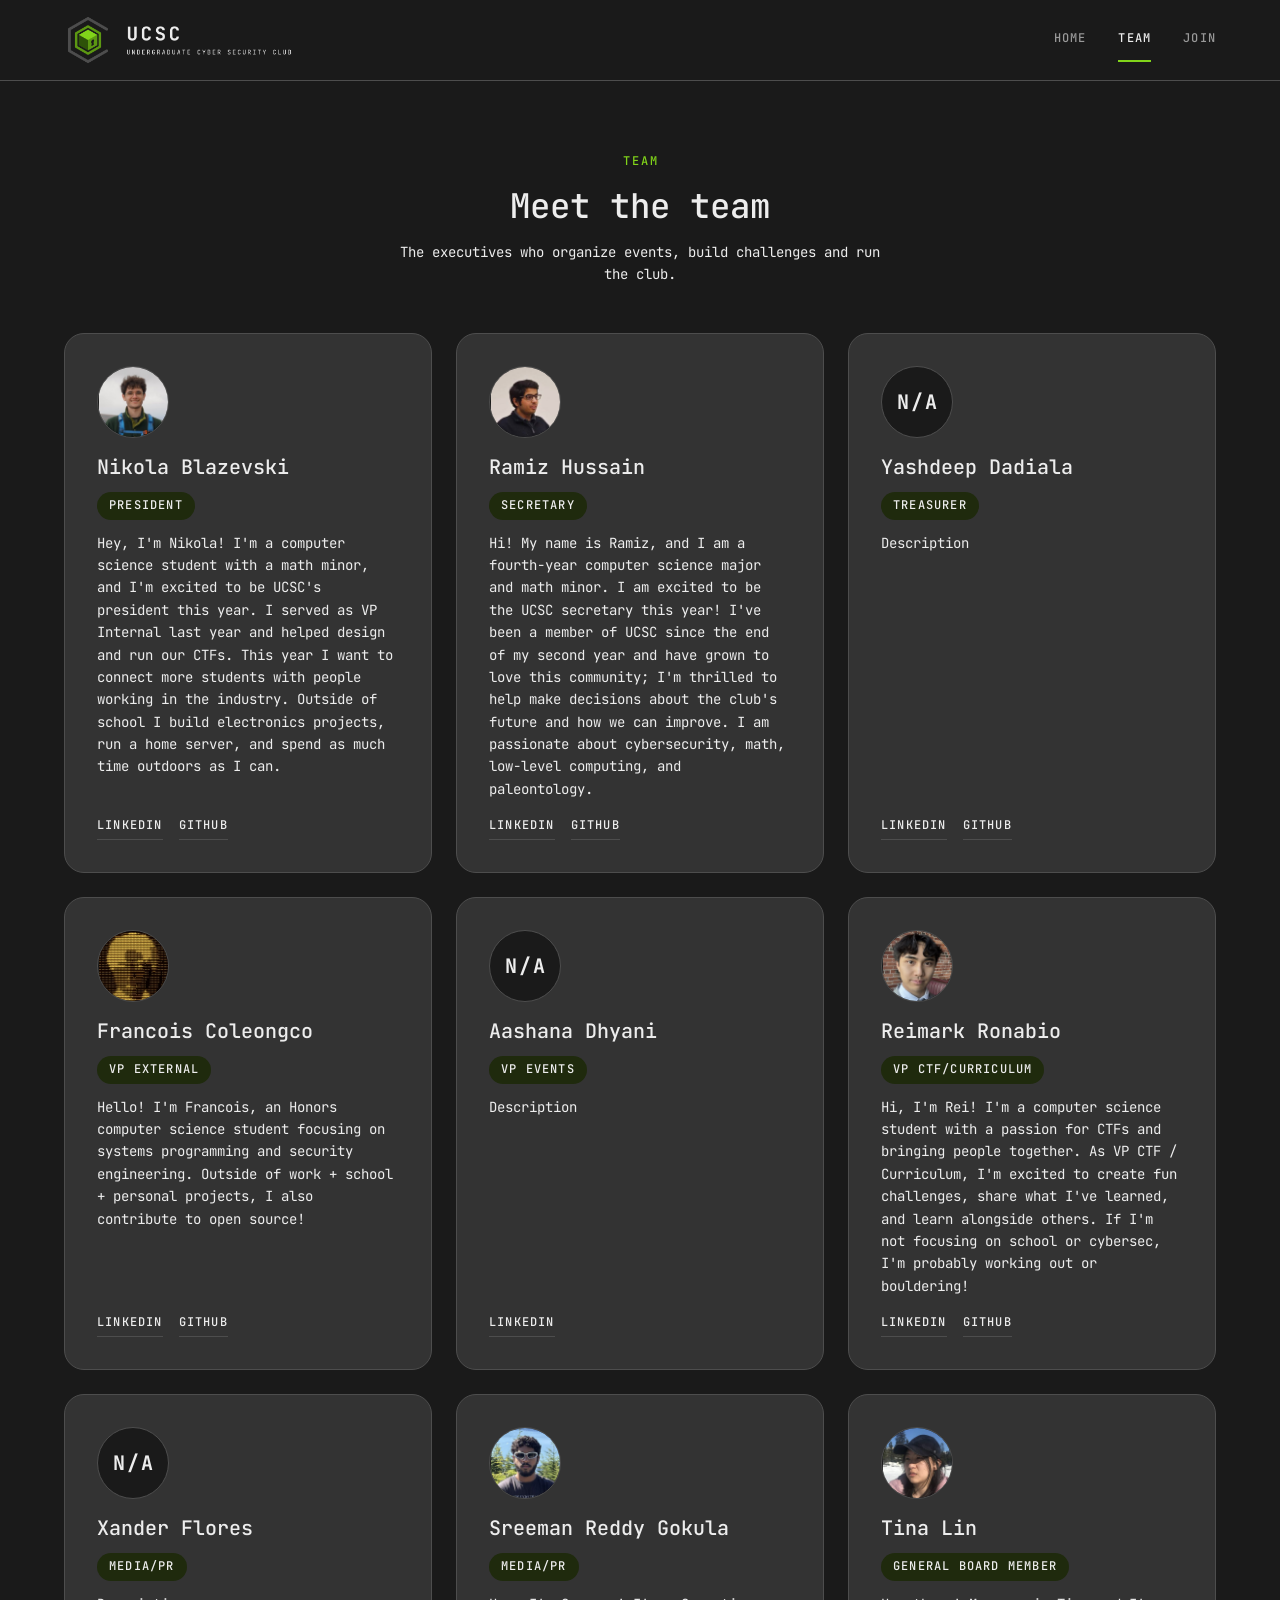
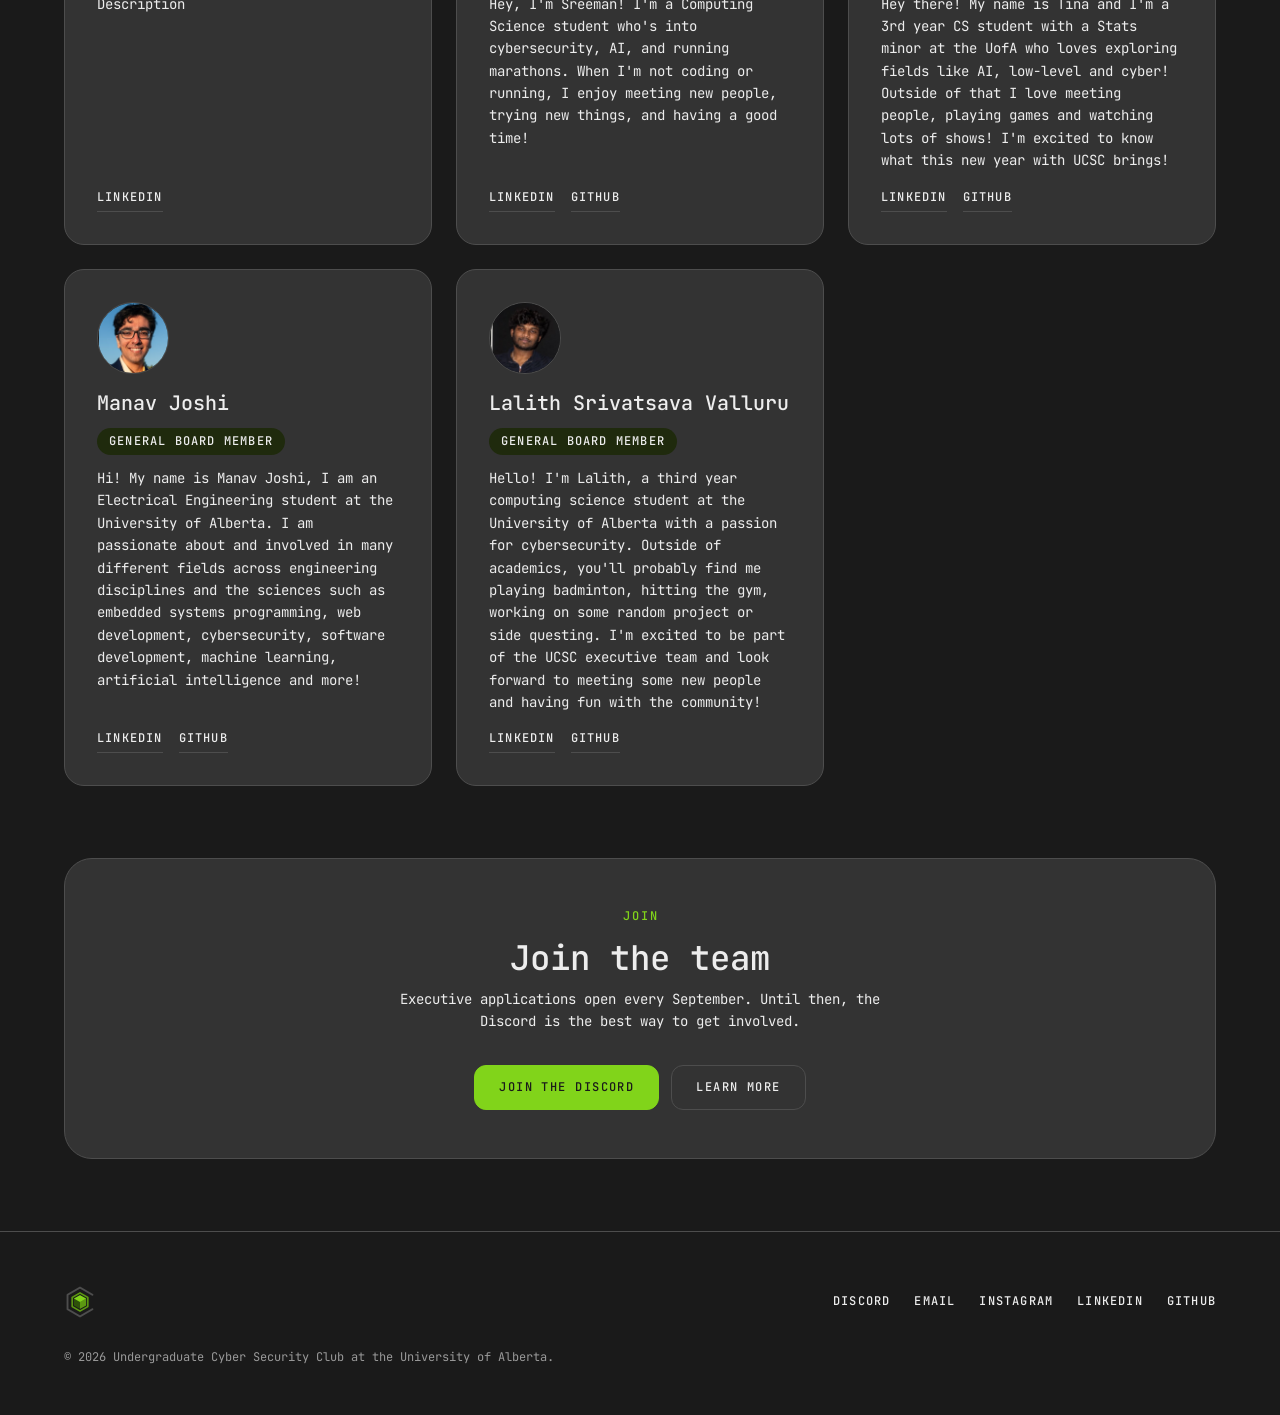
==== commit 30023bea: "updated execs page" ====
--- a/team.html
+++ b/team.html
@@ -129,7 +129,7 @@
       </div>
 
       <div class="team-card reveal">
-        <div class="team-avatar" aria-hidden="true">N/A</div>
+        <div class="team-avatar" aria-hidden="true"><img src="assets/team/tina-lin.jpg" alt="" width="72" height="72" loading="lazy"></div>
         <h2 class="h2">Tina Lin</h2>
         <span class="pill team-role">General Board Member</span>
         <p class="team-bio">Hey there! My name is Tina and I'm a 3rd year CS student with a Stats minor at the UofA who loves exploring fields like AI, low-level and cyber! Outside of that I love meeting people, playing games and watching lots of shows! I'm excited to know what this new year with UCSC brings!</p>
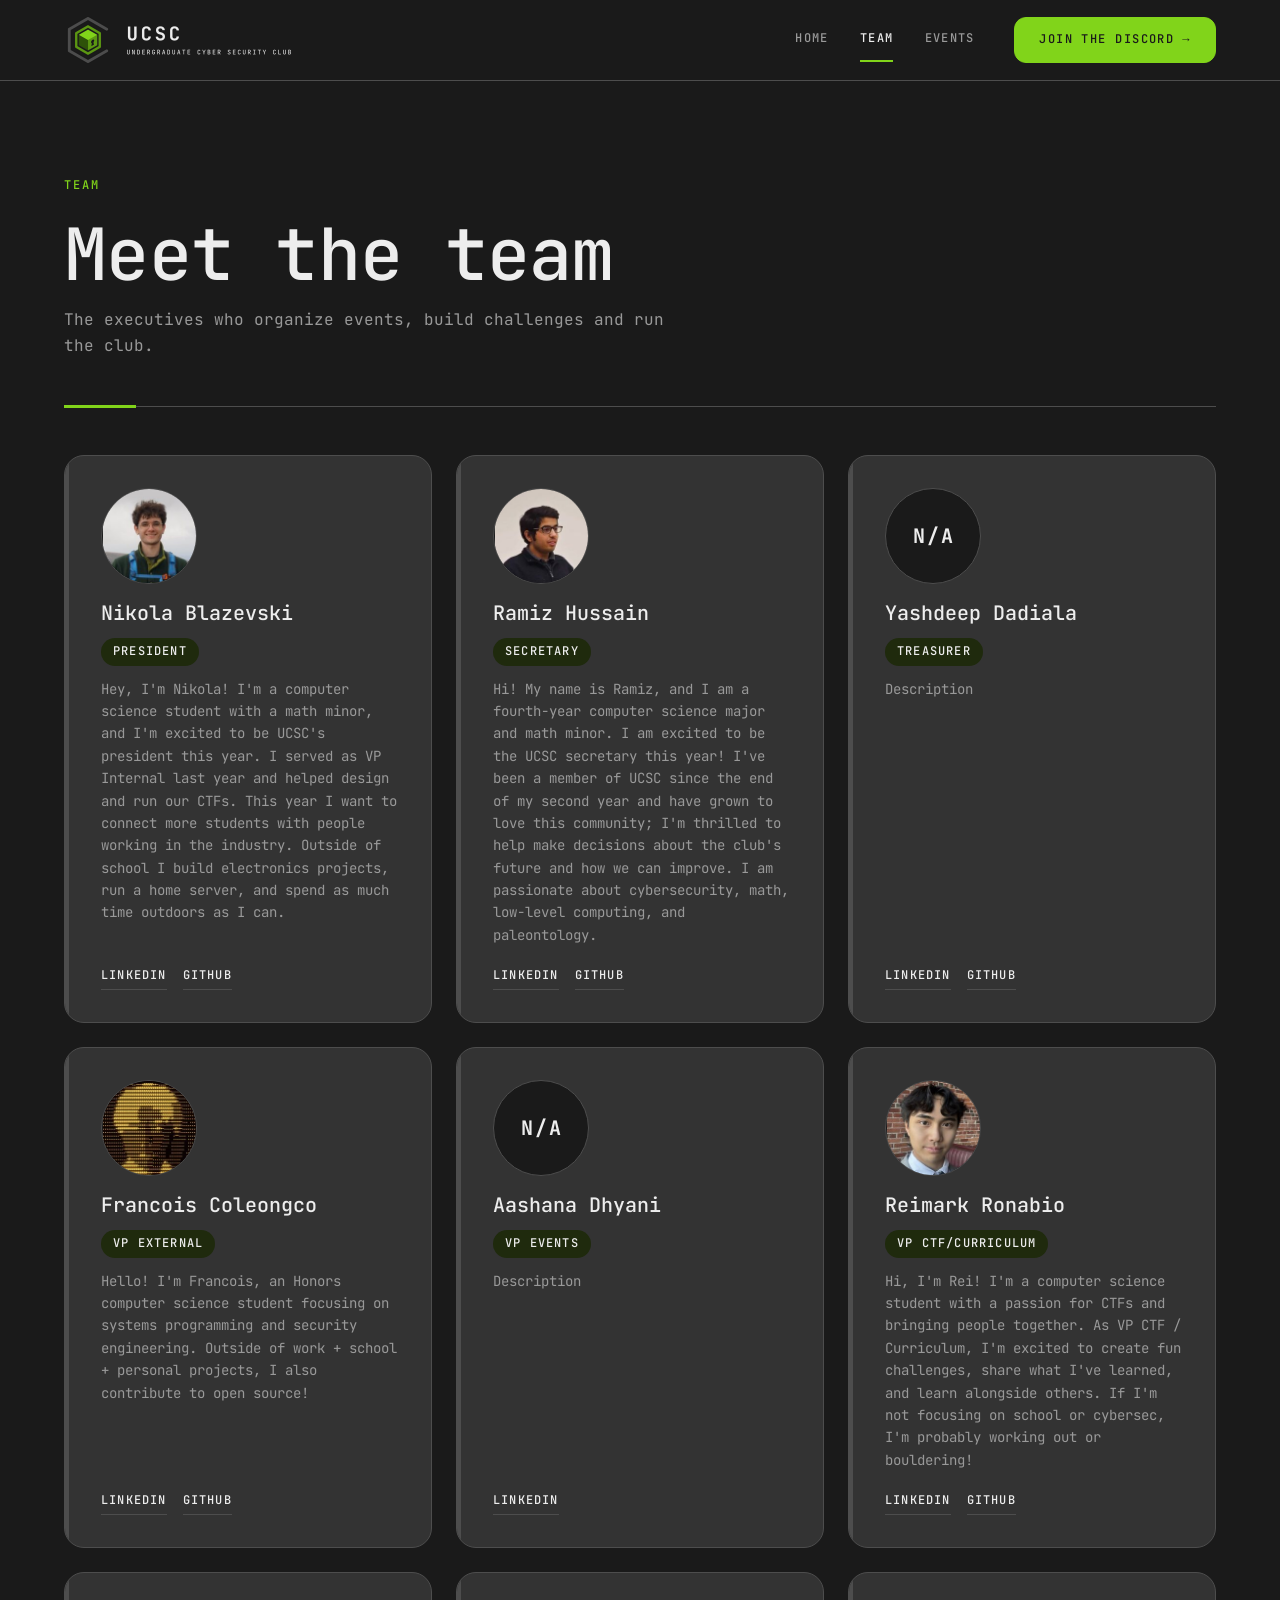
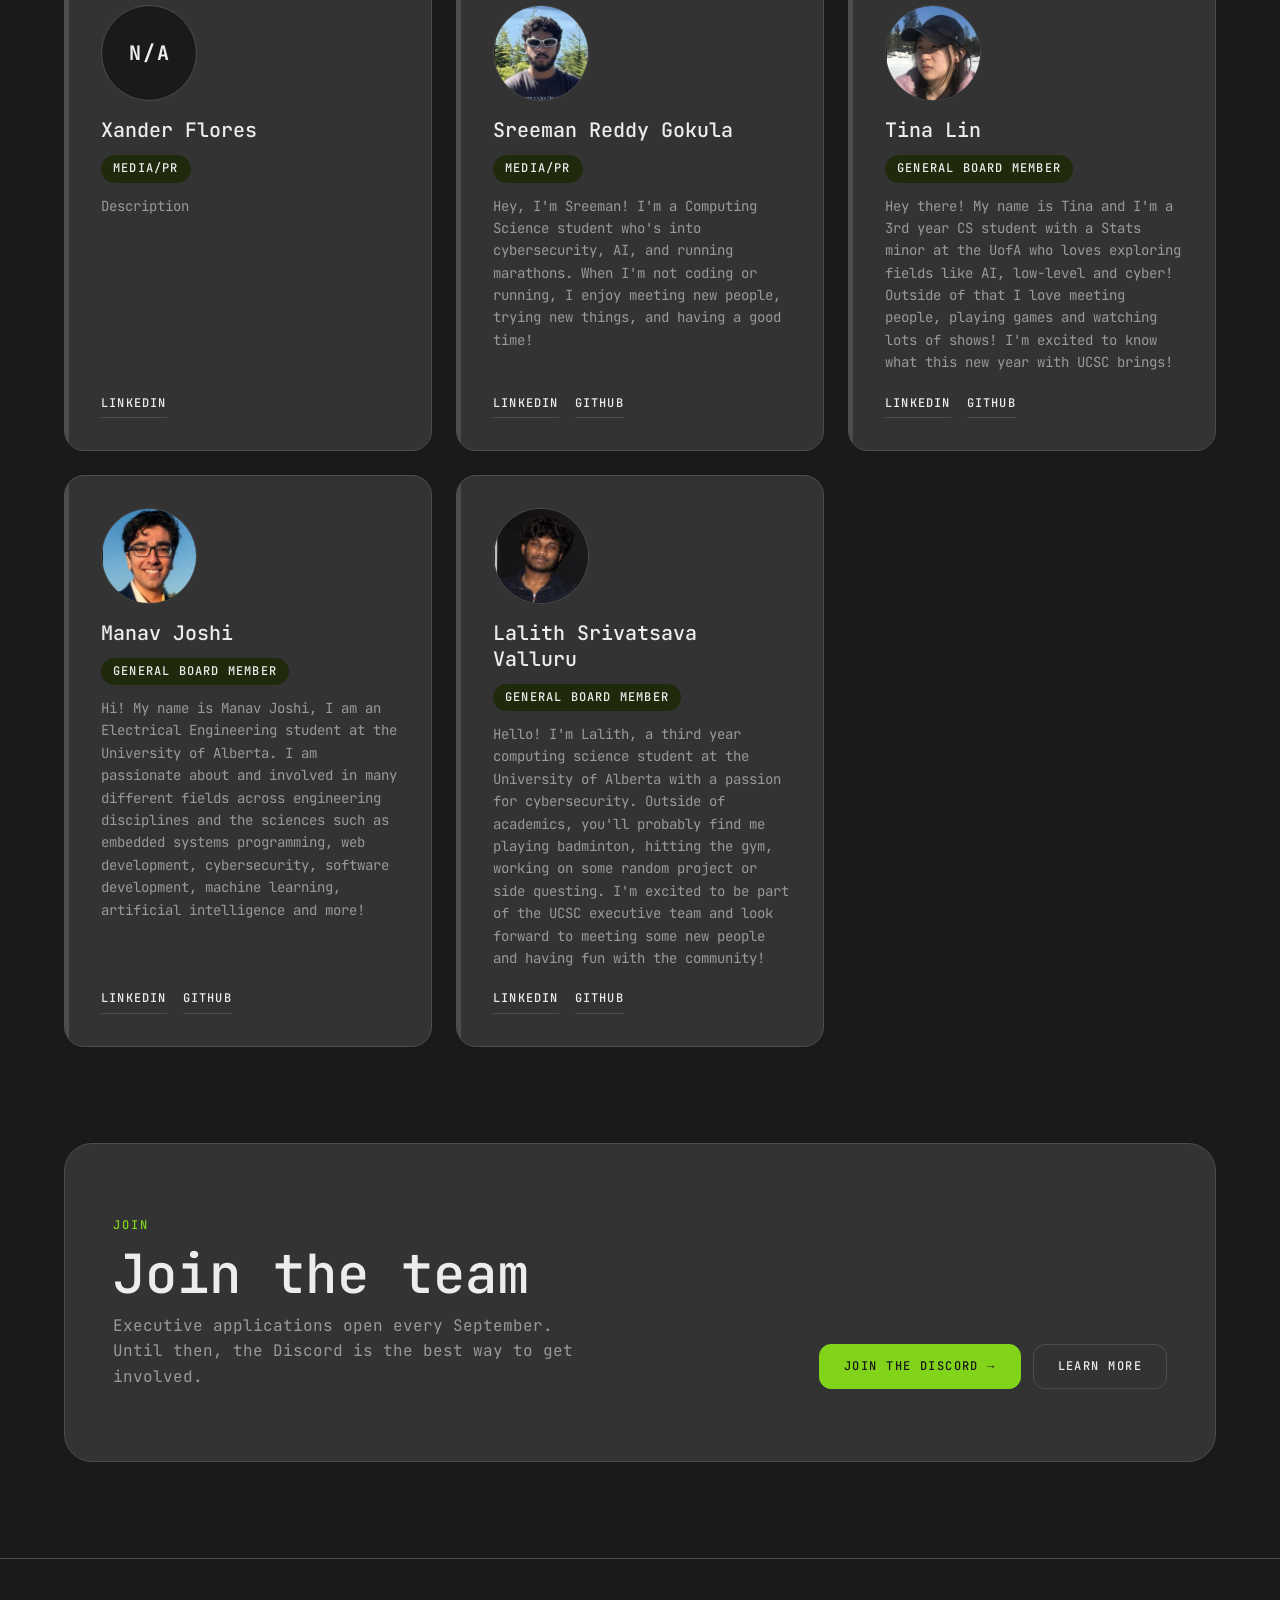
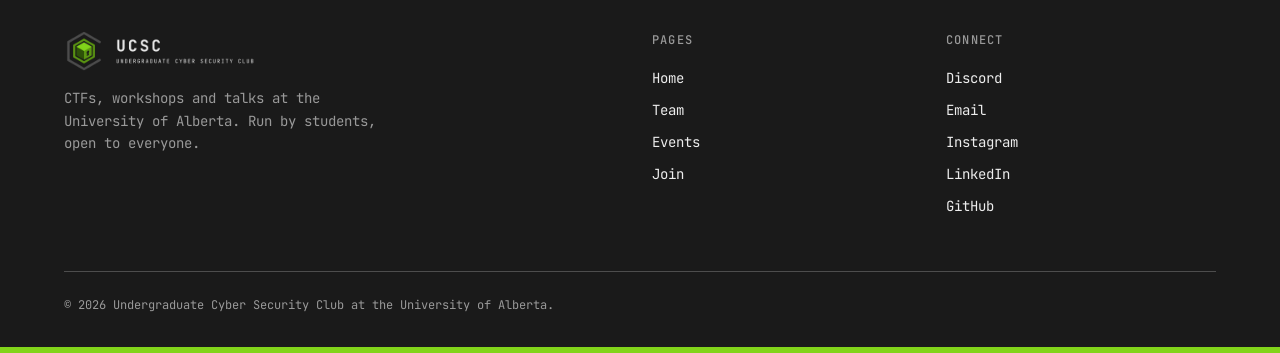
==== commit 43346cde: "Redesign site in the style of uais.dev and make it lighter - Left-aligned hero with larger headline " ====
--- a/team.html
+++ b/team.html
@@ -9,9 +9,7 @@
   <link rel="icon" type="image/png" sizes="32x32" href="assets/png/mark-default-32.png">
   <link rel="icon" type="image/png" sizes="64x64" href="assets/png/mark-default-64.png">
   <link rel="apple-touch-icon" href="assets/png/mark-default-256.png">
-  <link rel="preconnect" href="https://fonts.googleapis.com">
-  <link rel="preconnect" href="https://fonts.gstatic.com" crossorigin>
-  <link href="https://fonts.googleapis.com/css2?family=JetBrains+Mono:wght@400;500;700&display=swap" rel="stylesheet">
+  <link rel="preload" href="assets/fonts/jetbrains-mono-latin.woff2" as="font" type="font/woff2" crossorigin>
   <link rel="stylesheet" href="style.css">
 </head>
 <body>
@@ -19,12 +17,13 @@
   <nav id="navbar">
     <div class="nav-inner">
       <a href="index.html" class="nav-brand">
-        <img src="assets/png/lockup-horizontal-4x.png" width="229" height="48" alt="UCSC">
+        <img src="assets/png/lockup-horizontal-2x.png" width="229" height="48" alt="UCSC">
       </a>
       <ul class="nav-links" id="navLinks">
         <li><a href="index.html">Home</a></li>
         <li><a href="team.html" class="active">Team</a></li>
-        <li><a href="index.html#join">Join</a></li>
+        <li><a href="index.html#events">Events</a></li>
+        <li class="nav-cta"><a href="https://discord.gg/hh8DezYDkE" class="btn btn-primary">Join the Discord</a></li>
       </ul>
       <button class="hamburger" id="menuToggle" aria-label="Toggle menu" aria-expanded="false" aria-controls="navLinks">
         <span></span><span></span><span></span>
@@ -32,18 +31,19 @@
     </div>
   </nav>
 
-    <header class="page-header">
+  <header class="page-header">
     <div class="wrap">
       <span class="eyebrow">Team</span>
       <h1>Meet the team</h1>
       <p>The executives who organize events, build challenges and run the club.</p>
+      <div class="rule" aria-hidden="true"></div>
     </div>
   </header>
 
   <main class="wrap">
     <div class="team-grid">
       <div class="team-card reveal">
-        <div class="team-avatar" aria-hidden="true"><img src="assets/team/nikola-blazevski.jpg" alt="" width="72" height="72" loading="lazy"></div>
+        <div class="team-avatar" aria-hidden="true"><img src="assets/team/nikola-blazevski.jpg" alt="" width="72" height="72" loading="lazy" decoding="async"></div>
         <h2 class="h2">Nikola Blazevski</h2>
         <span class="pill team-role">President</span>
         <p class="team-bio">Hey, I'm Nikola! I'm a computer science student with a math minor, and I'm excited to be UCSC's president this year. I served as VP Internal last year and helped design and run our CTFs. This year I want to connect more students with people working in the industry. Outside of school I build electronics projects, run a home server, and spend as much time outdoors as I can.</p>
@@ -54,7 +54,7 @@
       </div>
 
       <div class="team-card reveal">
-        <div class="team-avatar" aria-hidden="true"><img src="assets/team/ramiz-hussain.jpg" alt="" width="72" height="72" loading="lazy"></div>
+        <div class="team-avatar" aria-hidden="true"><img src="assets/team/ramiz-hussain.jpg" alt="" width="72" height="72" loading="lazy" decoding="async"></div>
         <h2 class="h2">Ramiz Hussain</h2>
         <span class="pill team-role">Secretary</span>
         <p class="team-bio">Hi! My name is Ramiz, and I am a fourth-year computer science major and math minor. I am excited to be the UCSC secretary this year! I've been a member of UCSC since the end of my second year and have grown to love this community; I'm thrilled to help make decisions about the club's future and how we can improve. I am passionate about cybersecurity, math, low-level computing, and paleontology.</p>
@@ -76,7 +76,7 @@
       </div>
 
       <div class="team-card reveal">
-        <div class="team-avatar" aria-hidden="true"><img src="assets/team/francois-coleongco.jpg" alt="" width="72" height="72" loading="lazy"></div>
+        <div class="team-avatar" aria-hidden="true"><img src="assets/team/francois-coleongco.jpg" alt="" width="72" height="72" loading="lazy" decoding="async"></div>
         <h2 class="h2">Francois Coleongco</h2>
         <span class="pill team-role">VP External</span>
         <p class="team-bio">Hello! I'm Francois, an Honors computer science student focusing on systems programming and security engineering. Outside of work + school + personal projects, I also contribute to open source!</p>
@@ -97,7 +97,7 @@
       </div>
 
       <div class="team-card reveal">
-        <div class="team-avatar" aria-hidden="true"><img src="assets/team/reimark-ronabio.jpg" alt="" width="72" height="72" loading="lazy"></div>
+        <div class="team-avatar" aria-hidden="true"><img src="assets/team/reimark-ronabio.jpg" alt="" width="72" height="72" loading="lazy" decoding="async"></div>
         <h2 class="h2">Reimark Ronabio</h2>
         <span class="pill team-role">VP CTF/Curriculum</span>
         <p class="team-bio">Hi, I'm Rei! I'm a computer science student with a passion for CTFs and bringing people together. As VP CTF / Curriculum, I'm excited to create fun challenges, share what I've learned, and learn alongside others. If I'm not focusing on school or cybersec, I'm probably working out or bouldering!</p>
@@ -118,7 +118,7 @@
       </div>
 
       <div class="team-card reveal">
-        <div class="team-avatar" aria-hidden="true"><img src="assets/team/sreeman-reddy-gokula.jpg" alt="" width="72" height="72" loading="lazy"></div>
+        <div class="team-avatar" aria-hidden="true"><img src="assets/team/sreeman-reddy-gokula.jpg" alt="" width="72" height="72" loading="lazy" decoding="async"></div>
         <h2 class="h2">Sreeman Reddy Gokula</h2>
         <span class="pill team-role">Media/PR</span>
         <p class="team-bio">Hey, I'm Sreeman! I'm a Computing Science student who's into cybersecurity, AI, and running marathons. When I'm not coding or running, I enjoy meeting new people, trying new things, and having a good time!</p>
@@ -129,7 +129,7 @@
       </div>
 
       <div class="team-card reveal">
-        <div class="team-avatar" aria-hidden="true"><img src="assets/team/tina-lin.jpg" alt="" width="72" height="72" loading="lazy"></div>
+        <div class="team-avatar" aria-hidden="true"><img src="assets/team/tina-lin.jpg" alt="" width="72" height="72" loading="lazy" decoding="async"></div>
         <h2 class="h2">Tina Lin</h2>
         <span class="pill team-role">General Board Member</span>
         <p class="team-bio">Hey there! My name is Tina and I'm a 3rd year CS student with a Stats minor at the UofA who loves exploring fields like AI, low-level and cyber! Outside of that I love meeting people, playing games and watching lots of shows! I'm excited to know what this new year with UCSC brings!</p>
@@ -140,7 +140,7 @@
       </div>
 
       <div class="team-card reveal">
-        <div class="team-avatar" aria-hidden="true"><img src="assets/team/manav-joshi.jpg" alt="" width="72" height="72" loading="lazy"></div>
+        <div class="team-avatar" aria-hidden="true"><img src="assets/team/manav-joshi.jpg" alt="" width="72" height="72" loading="lazy" decoding="async"></div>
         <h2 class="h2">Manav Joshi</h2>
         <span class="pill team-role">General Board Member</span>
         <p class="team-bio">Hi! My name is Manav Joshi, I am an Electrical Engineering student at the University of Alberta. I am passionate about and involved in many different fields across engineering disciplines and the sciences such as embedded systems programming, web development, cybersecurity, software development, machine learning, artificial intelligence and more!</p>
@@ -151,7 +151,7 @@
       </div>
 
       <div class="team-card reveal">
-        <div class="team-avatar" aria-hidden="true"><img src="assets/team/lalith-valluru.jpg" alt="" width="72" height="72" loading="lazy"></div>
+        <div class="team-avatar" aria-hidden="true"><img src="assets/team/lalith-valluru.jpg" alt="" width="72" height="72" loading="lazy" decoding="async"></div>
         <h2 class="h2">Lalith Srivatsava Valluru</h2>
         <span class="pill team-role">General Board Member</span>
         <p class="team-bio">Hello! I'm Lalith, a third year computing science student at the University of Alberta with a passion for cybersecurity. Outside of academics, you'll probably find me playing badminton, hitting the gym, working on some random project or side questing. I'm excited to be part of the UCSC executive team and look forward to meeting some new people and having fun with the community!</p>
@@ -181,15 +181,30 @@
 
   <footer>
     <div class="wrap footer-inner">
-      <a href="index.html" class="footer-brand">
-        <img src="assets/png/mark-default-64.png" width="32" height="32" alt="UCSC">
-      </a>
-      <div class="social-links">
-        <a href="https://discord.gg/hh8DezYDkE">Discord</a>
-        <a href="mailto:ucsc@ualberta.ca">Email</a>
-        <a href="https://www.instagram.com/ucsc_ualberta/">Instagram</a>
-        <a href="https://www.linkedin.com/company/ucsc-ualberta">LinkedIn</a>
-        <a href="https://github.com/UCSC-UAlberta">GitHub</a>
+      <div class="footer-about">
+        <a href="index.html" class="footer-brand">
+          <img src="assets/png/lockup-horizontal-2x.png" width="229" height="48" alt="UCSC">
+        </a>
+        <p>CTFs, workshops and talks at the University of Alberta. Run by students, open to everyone.</p>
+      </div>
+      <div class="footer-col">
+        <span class="label">Pages</span>
+        <ul>
+          <li><a href="index.html">Home</a></li>
+          <li><a href="team.html">Team</a></li>
+          <li><a href="index.html#events">Events</a></li>
+          <li><a href="index.html#join">Join</a></li>
+        </ul>
+      </div>
+      <div class="footer-col">
+        <span class="label">Connect</span>
+        <ul>
+          <li><a href="https://discord.gg/hh8DezYDkE">Discord</a></li>
+          <li><a href="mailto:ucsc@ualberta.ca">Email</a></li>
+          <li><a href="https://www.instagram.com/ucsc_ualberta/">Instagram</a></li>
+          <li><a href="https://www.linkedin.com/company/ucsc-ualberta">LinkedIn</a></li>
+          <li><a href="https://github.com/UCSC-UAlberta">GitHub</a></li>
+        </ul>
       </div>
       <p class="copyright">© 2026 Undergraduate Cyber Security Club at the University of Alberta.</p>
     </div>
--- a/style.css
+++ b/style.css
@@ -2,6 +2,16 @@
    Follows brand/UCSC-BRAND-SPEC-FOR-AI.md:
    JetBrains Mono 400/500/700 only, brand palette only, no gradients/shadows/glows/blur,
    spacing 4/8/12/16/24/32/48/72/96, radii 999/12/20/28. */
+
+/* JetBrains Mono, self-hosted: one variable file (latin subset from Google Fonts)
+   covers 400/500/700, so no third-party font requests. */
+@font-face {
+  font-family: 'JetBrains Mono';
+  font-style: normal;
+  font-weight: 100 800;
+  font-display: swap;
+  src: url('assets/fonts/jetbrains-mono-latin.woff2') format('woff2');
+}
 
 :root {
   --bg:        #1A1A1A;
@@ -59,13 +69,16 @@
   color: var(--accent);
 }
 .display {
-  font-size: 54px;
+  font-size: 72px;
   line-height: 1.0;
   font-weight: 500;
-}
+  letter-spacing: -0.01em;
+}
+.accent { color: var(--accent); }
 h1, .h1 { font-size: 34px; line-height: 1.1; font-weight: 500; }
 h2, .h2 { font-size: 20px; line-height: 1.3; font-weight: 500; }
 h3, .h3 { font-size: 14px; line-height: 1.4; font-weight: 500; }
+.lede, .lead { font-size: 16px; color: var(--text-2); }
 .small { font-size: 12px; line-height: 1.5; }
 .label {
   font-size: 12px;
@@ -96,8 +109,8 @@
 .nav-brand { display: flex; align-items: center; text-decoration: none; }
 .nav-brand img { height: 48px; width: auto; }
 
-.nav-links { display: flex; gap: 32px; list-style: none; }
-.nav-links a {
+.nav-links { display: flex; align-items: center; gap: 32px; list-style: none; }
+.nav-links a:not(.btn) {
   display: inline-flex;
   align-items: center;
   min-height: 44px;
@@ -110,8 +123,9 @@
   border-bottom: 2px solid transparent;
   transition: color 0.2s, border-color 0.2s;
 }
-.nav-links a:hover { color: var(--text); }
+.nav-links a:not(.btn):hover { color: var(--text); }
 .nav-links a.active { color: var(--text); border-bottom-color: var(--accent); }
+.nav-cta { margin-left: 8px; }
 
 .hamburger {
   display: none;
@@ -129,30 +143,60 @@
 
 /* ── HERO ── */
 .hero {
+  position: relative;
+  overflow: hidden;
   padding-top: calc(var(--nav-h) + 96px);
-  padding-bottom: 72px;
-}
-.hero .wrap {
-  display: grid;
-  grid-template-columns: repeat(12, 1fr);
-  column-gap: var(--gutter);
-  align-items: center;
-}
+  padding-bottom: 96px;
+  min-height: min(88vh, 820px);
+  display: flex;
+  align-items: center;
+}
+.hero .wrap { position: relative; width: 100%; }
 .hero-copy {
-  grid-column: 1 / span 8;
   display: flex;
   flex-direction: column;
+  align-items: flex-start;
   gap: 24px;
-}
+  max-width: 820px;
+}
+.hero-copy .display { margin-top: 8px; }
 .hero-copy .lede { max-width: 52ch; }
+.hero-copy .btn-group { margin-top: 16px; }
+
+/* oversized brand hexagon, cropped off the right edge */
+.hero-hex {
+  position: absolute;
+  top: 50%;
+  right: -12vw;
+  width: min(72vw, 960px);
+  height: auto;
+  transform: translateY(-46%);
+  pointer-events: none;
+}
 
 /* ── PAGE HEADER (subpages) ── */
 .page-header {
-  padding-top: calc(var(--nav-h) + 72px);
+  padding-top: calc(var(--nav-h) + 96px);
   padding-bottom: 48px;
 }
-.page-header .wrap { display: flex; flex-direction: column; gap: 16px; }
-.page-header p { max-width: 60ch; }
+.page-header .wrap { display: flex; flex-direction: column; align-items: flex-start; gap: 16px; }
+.page-header h1 { font-size: 72px; line-height: 1.0; letter-spacing: -0.01em; margin-top: 8px; }
+.page-header p { max-width: 60ch; font-size: 16px; color: var(--text-2); }
+/* divider: grey rule led by a short green segment */
+.page-header .rule {
+  width: 100%;
+  height: 1px;
+  margin-top: 32px;
+  background: var(--border);
+  position: relative;
+}
+.page-header .rule::before {
+  content: '';
+  position: absolute;
+  left: 0; top: -1px;
+  width: 72px; height: 3px;
+  background: var(--accent);
+}
 
 /* ── BUTTONS ── */
 .btn-group { display: flex; gap: 12px; flex-wrap: wrap; }
@@ -160,6 +204,7 @@
   display: inline-flex;
   align-items: center;
   justify-content: center;
+  gap: 8px;
   min-height: 44px;
   padding: 12px 24px;
   border-radius: var(--r-btn);
@@ -177,6 +222,7 @@
   color: var(--bg);
   border: 1.5px solid var(--accent);
 }
+.btn-primary::after { content: '→'; }
 .btn-primary:hover, .btn-primary:active { background: var(--accent-dk); border-color: var(--accent-dk); }
 .btn-outline {
   background: transparent;
@@ -186,14 +232,15 @@
 .btn-outline:hover { border-color: var(--accent); }
 
 /* ── SECTIONS ── */
-section { padding: 72px 0; border-top: 1px solid var(--border); }
+section { padding: 96px 0 0; }
 .section-head {
   display: flex;
   flex-direction: column;
+  align-items: flex-start;
   gap: 12px;
   margin-bottom: 32px;
 }
-.section-head p { max-width: 60ch; }
+.section-head p { max-width: 60ch; color: var(--text-2); }
 .section-title { display: flex; flex-direction: column; gap: 12px; }
 .section-head.split {
   display: grid;
@@ -202,9 +249,22 @@
   row-gap: 16px;
   align-items: end;
 }
-.section-head.split .section-title { grid-column: 1 / span 5; }
-.section-head.split > p { grid-column: 6 / span 7; max-width: none; }
-#about .section-head { margin-bottom: 0; align-items: start; }
+.section-head.split .section-title { grid-column: 1 / span 6; }
+.section-head.split > p { grid-column: 7 / span 6; max-width: none; justify-self: end; text-align: right; }
+
+/* ── ABOUT PANEL ── */
+.panel {
+  border: 1px solid var(--border);
+  border-radius: var(--r-container);
+  padding: 48px;
+  display: grid;
+  grid-template-columns: repeat(12, 1fr);
+  column-gap: var(--gutter);
+  row-gap: 24px;
+}
+.panel-title { grid-column: 1 / span 5; display: flex; flex-direction: column; gap: 12px; }
+.panel-body { grid-column: 7 / span 6; display: flex; flex-direction: column; gap: 24px; }
+.pill-list { display: flex; flex-wrap: wrap; gap: 8px; list-style: none; }
 
 /* ── CARDS ── */
 .cards {
@@ -213,38 +273,50 @@
   gap: var(--gutter);
 }
 .card {
+  position: relative;
+  overflow: hidden;
   background: var(--surface);
   border: 1px solid var(--border);
   border-radius: var(--r-card);
-  padding: 32px;
+  padding: 32px 32px 32px 36px;
   display: flex;
   flex-direction: column;
   gap: 12px;
+  color: var(--text);
+  text-decoration: none;
   transition: border-color 0.2s;
 }
-.card:hover { border-color: var(--accent); }
+/* left accent stripe */
+.card::before {
+  content: '';
+  position: absolute;
+  left: 0; top: 0; bottom: 0;
+  width: 4px;
+  background: var(--accent);
+}
+.card:hover { border-color: var(--text-2); }
 .card-num {
   font-size: 12px;
   font-weight: 700;
   letter-spacing: 0.10em;
   color: var(--accent);
-}
-.card p { flex: 1; }
+  margin-bottom: 12px;
+}
+.card p { flex: 1; color: var(--text-2); }
 .card-link {
   display: inline-flex;
   align-items: center;
   gap: 8px;
   align-self: flex-start;
   color: var(--text);
-  text-decoration: none;
-  font-size: 12px;
-  font-weight: 500;
-  letter-spacing: 0.10em;
-  text-transform: uppercase;
-  border-bottom: 1.5px solid var(--accent);
-  padding: 12px 0 4px;
-}
-.card-link::after { content: '→'; }
+  font-size: 12px;
+  font-weight: 500;
+  letter-spacing: 0.10em;
+  text-transform: uppercase;
+  padding-top: 16px;
+}
+.card-link::after { content: '→'; color: var(--accent); transition: transform 0.2s; }
+.card:hover .card-link::after { transform: translateX(4px); }
 
 /* ── EVENTS (Google Calendar embed) ── */
 .calendar {
@@ -269,22 +341,36 @@
   display: grid;
   grid-template-columns: repeat(3, 1fr);
   gap: var(--gutter);
-  padding-bottom: 72px;
 }
 .team-card {
+  position: relative;
+  overflow: hidden;
   background: var(--surface);
   border: 1px solid var(--border);
   border-radius: var(--r-card);
-  padding: 32px;
+  padding: 32px 32px 32px 36px;
   display: flex;
   flex-direction: column;
   gap: 12px;
-}
+  transition: border-color 0.2s;
+}
+.team-card::before {
+  content: '';
+  position: absolute;
+  left: 0; top: 0; bottom: 0;
+  width: 4px;
+  background: var(--border);
+  transition: background-color 0.2s;
+}
+/* stripe stays grey until hover so eleven cards don't flood the page with green */
+.team-card:hover { border-color: var(--text-2); }
+.team-card:hover::before { background: var(--accent); }
 .team-avatar {
-  width: 72px; height: 72px;
+  width: 96px; height: 96px;
   border-radius: var(--r-pill);
   background: var(--bg);
   border: 1px solid var(--border);
+  overflow: hidden;
   display: flex;
   align-items: center;
   justify-content: center;
@@ -295,11 +381,10 @@
   color: var(--text);
   margin-bottom: 4px;
 }
-.team-avatar { overflow: hidden; }
 .team-avatar img { width: 100%; height: 100%; object-fit: cover; display: block; }
 .team-role { align-self: flex-start; }
-.team-bio { flex: 1; }
-.team-links { display: flex; gap: 16px; }
+.team-bio { flex: 1; color: var(--text-2); }
+.team-links { display: flex; gap: 16px; padding-top: 4px; }
 .team-links a {
   font-size: 12px;
   font-weight: 500;
@@ -327,57 +412,83 @@
 }
 
 /* ── CTA ── */
+.cta-section { padding: 96px 0; }
 .cta-banner {
+  position: relative;
+  overflow: hidden;
   background: var(--surface);
   border: 1px solid var(--border);
   border-radius: var(--r-container);
-  padding: 48px;
+  padding: 72px 48px;
   display: grid;
   grid-template-columns: 1fr auto;
-  align-items: center;
+  align-items: end;
   gap: 32px;
 }
 .cta-copy { display: flex; flex-direction: column; gap: 12px; max-width: 60ch; }
-.cta-section { padding: 0 0 72px; }
+.cta-copy .h1 { font-size: 54px; line-height: 1.0; }
+.cta-copy p { font-size: 16px; color: var(--text-2); }
 
 /* ── FOOTER ── */
-footer { border-top: 1px solid var(--border); padding: 48px 0; }
+footer {
+  border-top: 1px solid var(--border);
+  padding: 72px 0 0;
+  /* brand bottom bar */
+  border-bottom: 6px solid var(--accent);
+}
 .footer-inner {
   display: grid;
-  grid-template-columns: auto 1fr;
-  align-items: center;
-  gap: 24px 48px;
-}
-.footer-brand img { height: 32px; width: auto; }
-.social-links { display: flex; gap: 24px; flex-wrap: wrap; justify-content: flex-end; }
-.social-links a {
+  grid-template-columns: repeat(12, 1fr);
+  column-gap: var(--gutter);
+  row-gap: 48px;
+}
+.footer-about { grid-column: 1 / span 5; display: flex; flex-direction: column; gap: 16px; }
+.footer-about p { color: var(--text-2); max-width: 40ch; }
+.footer-brand { align-self: flex-start; }
+.footer-brand img { height: 40px; width: auto; }
+.footer-col { grid-column: span 3; display: flex; flex-direction: column; gap: 12px; }
+.footer-about + .footer-col { grid-column: 7 / span 3; }
+.footer-col ul { list-style: none; display: flex; flex-direction: column; }
+.footer-col a {
   display: inline-flex;
   align-items: center;
-  min-height: 44px;
+  min-height: 32px;
   color: var(--text);
   text-decoration: none;
-  font-size: 12px;
-  font-weight: 500;
-  letter-spacing: 0.10em;
-  text-transform: uppercase;
-}
-.social-links a:hover { color: var(--accent); }
-.copyright { grid-column: 1 / -1; color: var(--text-2); font-size: 12px; }
+  transition: color 0.2s;
+}
+.footer-col a:hover { color: var(--accent); }
+.copyright {
+  grid-column: 1 / -1;
+  color: var(--text-2);
+  font-size: 12px;
+  border-top: 1px solid var(--border);
+  padding: 24px 0 32px;
+}
 
 /* ── REVEAL (optional motion) ── */
 .reveal { opacity: 0; transform: translateY(16px); transition: opacity 0.5s ease, transform 0.5s ease; }
 .reveal.visible { opacity: 1; transform: none; }
+.hero-copy > * { animation: rise 0.6s ease both; }
+.hero-copy > :nth-child(2) { animation-delay: 0.08s; }
+.hero-copy > :nth-child(3) { animation-delay: 0.16s; }
+.hero-copy > :nth-child(4) { animation-delay: 0.24s; }
+@keyframes rise { from { opacity: 0; transform: translateY(16px); } to { opacity: 1; transform: none; } }
+
 @media (prefers-reduced-motion: reduce) {
   html { scroll-behavior: auto; }
   .reveal { opacity: 1; transform: none; transition: none; }
+  .hero-copy > * { animation: none; }
   * { transition: none !important; }
 }
 
 /* ── RESPONSIVE ── */
 @media (max-width: 1024px) {
   :root { --margin: 32px; }
+  .display, .page-header h1 { font-size: 54px; }
   .cards, .team-grid { grid-template-columns: repeat(2, 1fr); }
-  .hero-copy { grid-column: 1 / span 10; }
+  .panel-title, .panel-body { grid-column: 1 / -1; }
+  .hero-hex { right: -24vw; width: 88vw; opacity: 0.8; }
 }
 
 @media (max-width: 768px) {
@@ -388,6 +499,7 @@
   .nav-links.open {
     display: flex;
     flex-direction: column;
+    align-items: stretch;
     gap: 4px;
     position: absolute;
     top: var(--nav-h); left: 0; right: 0;
@@ -395,68 +507,26 @@
     border-bottom: 1px solid var(--border);
     padding: 16px;
   }
-
-  .display { font-size: 34px; line-height: 1.1; }
-  .hero { padding-top: calc(var(--nav-h) + 48px); padding-bottom: 72px; }
-  .hero .wrap { display: block; }
-
+  .nav-cta { margin: 12px 0 0; }
+  .nav-cta .btn { width: 100%; }
+
+  .display, .page-header h1 { font-size: 40px; line-height: 1.05; }
+  .hero { min-height: 0; padding-top: calc(var(--nav-h) + 72px); padding-bottom: 72px; }
+  .hero-hex { top: auto; bottom: -24px; right: -40vw; width: 120vw; transform: none; }
+  .page-header { padding-top: calc(var(--nav-h) + 72px); }
+
+  section { padding-top: 72px; }
   .cards, .team-grid { grid-template-columns: 1fr; }
   .section-head.split { display: flex; flex-direction: column; align-items: flex-start; }
-  .card, .team-card { padding: 24px; }
+  .section-head.split > p { text-align: left; }
+  .panel { padding: 32px 24px; }
+  .card, .team-card { padding: 24px 24px 24px 28px; }
   .calendar iframe { height: 560px; }
 
-  .cta-banner { grid-template-columns: 1fr; padding: 32px 24px; }
-  .footer-inner { grid-template-columns: 1fr; }
-  .social-links { justify-content: flex-start; }
-}
-
-/* ── CENTRED LAYOUT (balance override) ── */
-.hero .wrap { display: block; }
-.hero-copy {
-  align-items: center;
-  text-align: center;
-  max-width: 760px;
-  margin: 0 auto;
-}
-.hero-copy .lede { max-width: 56ch; }
-.hero-copy .btn-group { justify-content: center; }
-
-/* tracked uppercase lines: offset the trailing letter-space so they sit truly centred */
-.hero-copy .eyebrow,
-.section-head .eyebrow,
-.page-header .eyebrow,
-.cta-copy .eyebrow { padding-left: 0.18em; }
-
-.section-head,
-.section-head.split {
-  display: flex;
-  flex-direction: column;
-  align-items: center;
-  text-align: center;
-  gap: 12px;
-  margin-bottom: 48px;
-}
-.section-head.split .section-title,
-.section-title { align-items: center; }
-.section-head p,
-.section-head.split > p { max-width: 64ch; }
-#about .section-head { margin-bottom: 0; align-items: center; }
-
-.page-header { text-align: center; }
-.page-header .wrap { align-items: center; }
-
-.cta-banner {
-  grid-template-columns: 1fr;
-  justify-items: center;
-  text-align: center;
-}
-.cta-copy { align-items: center; }
-.cta-banner .btn-group { justify-content: center; }
-
-@media (max-width: 768px) {
-  .section-head.split { align-items: center; }
-}
-@media (max-width: 768px) {
-  .footer-inner { justify-items: center; text-align: center; }
-  .social-links { justify-content: center; }
-}
+  .cta-section { padding: 72px 0; }
+  .cta-banner { grid-template-columns: 1fr; align-items: start; padding: 48px 24px; }
+  .cta-copy .h1 { font-size: 34px; line-height: 1.1; }
+
+  .footer-about, .footer-col, .footer-about + .footer-col { grid-column: 1 / -1; }
+  .footer-inner { row-gap: 32px; }
+}
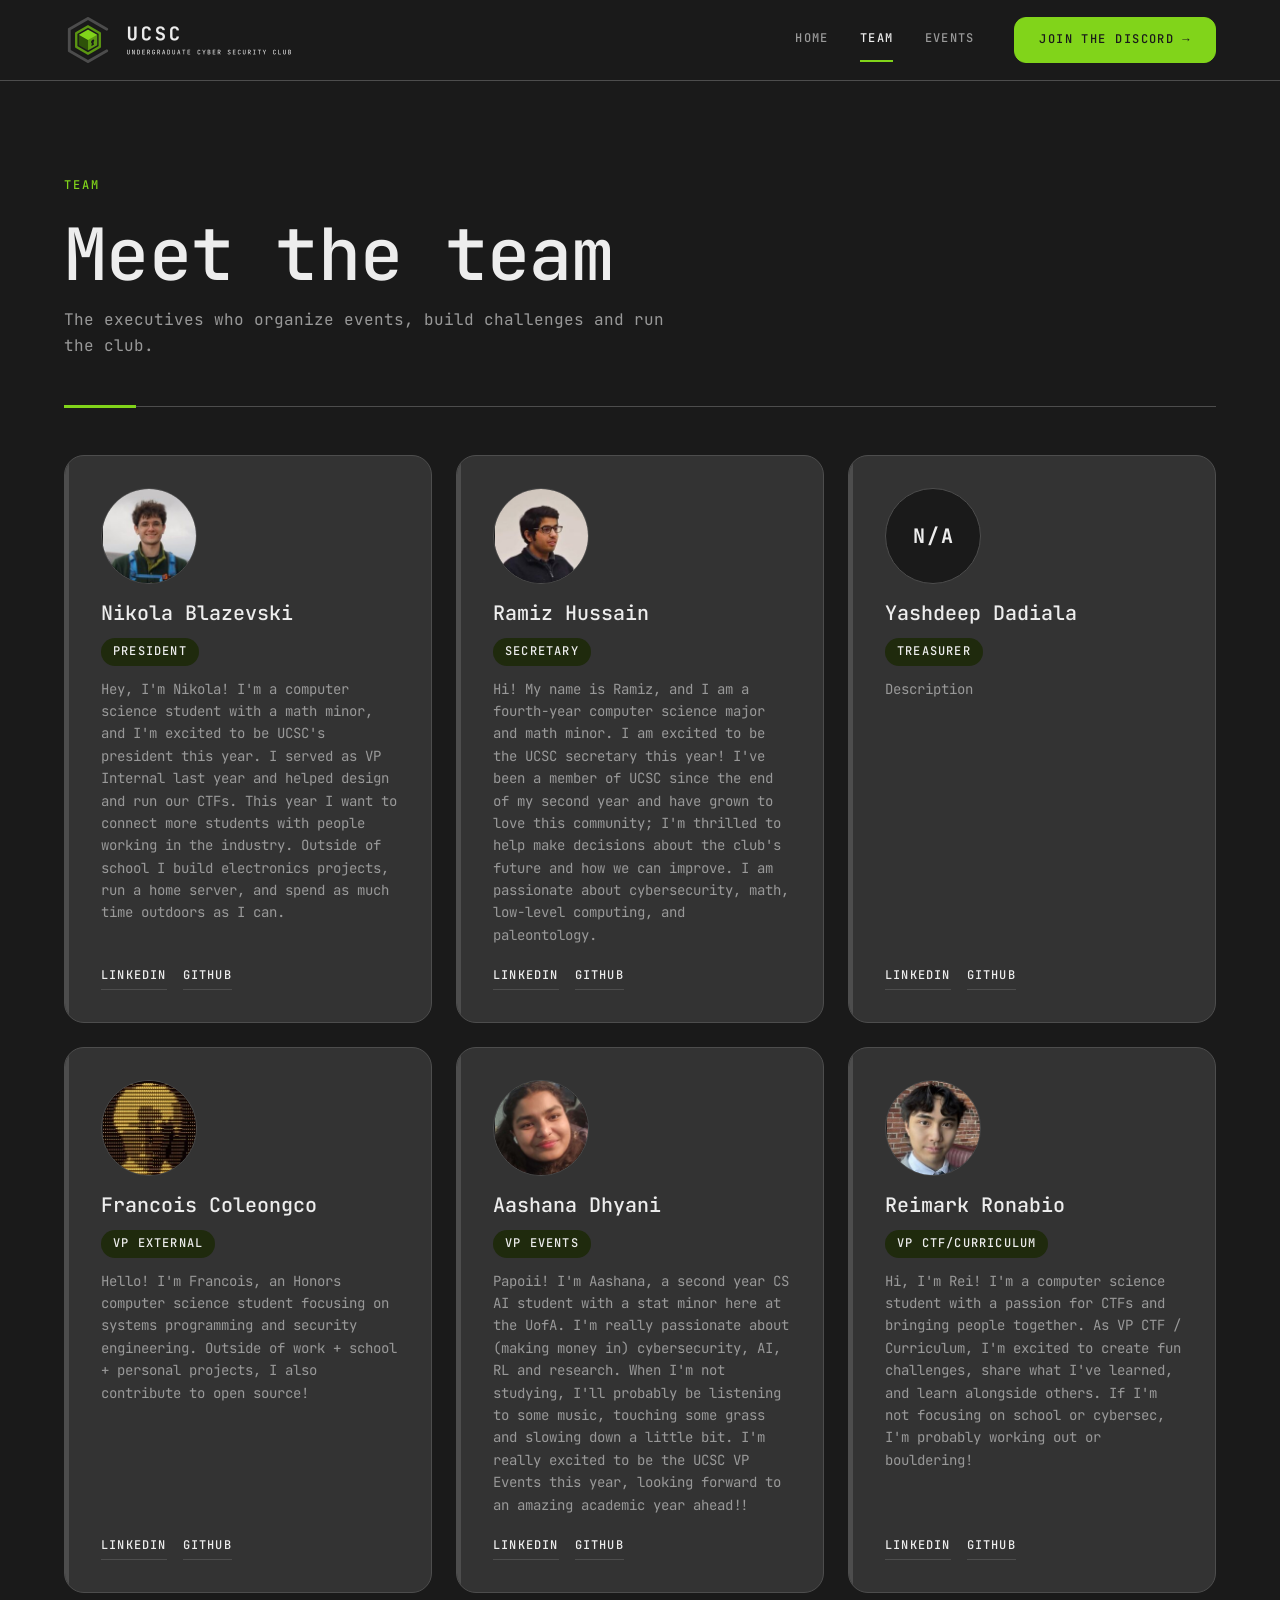
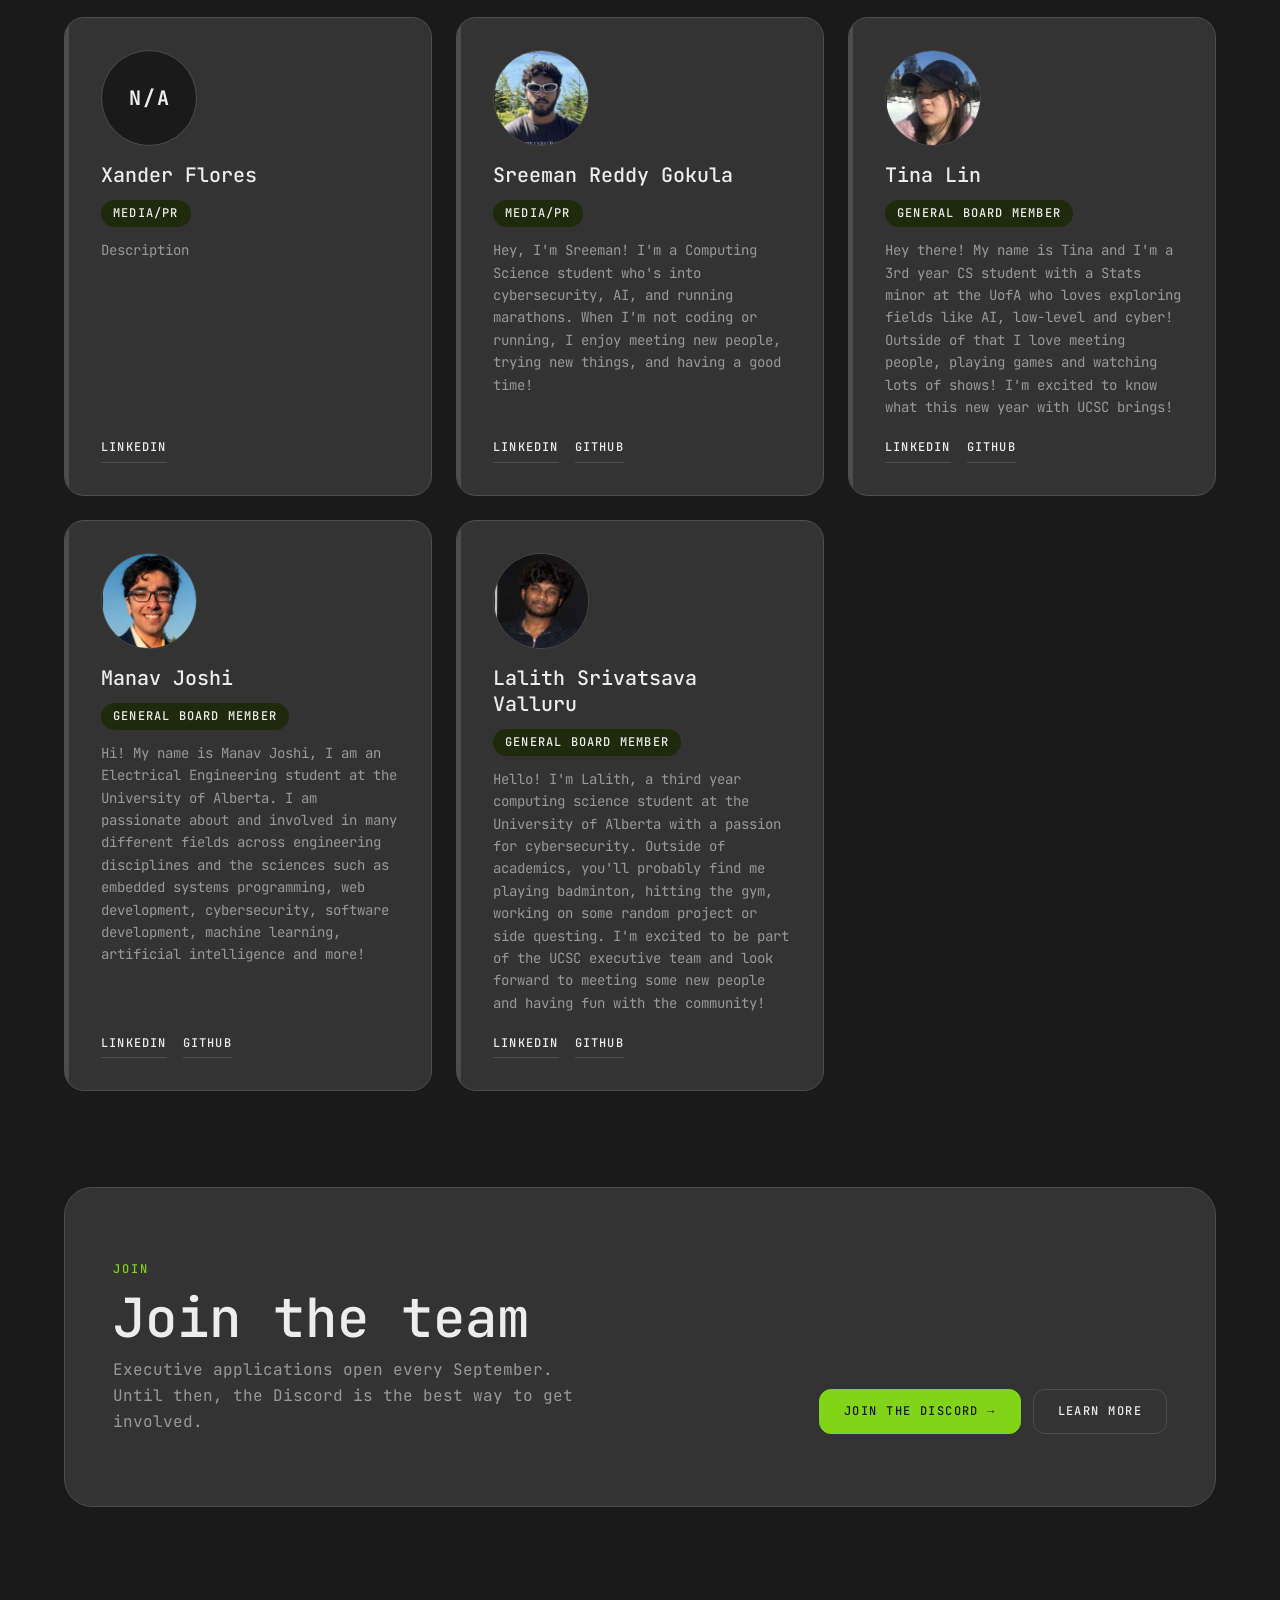
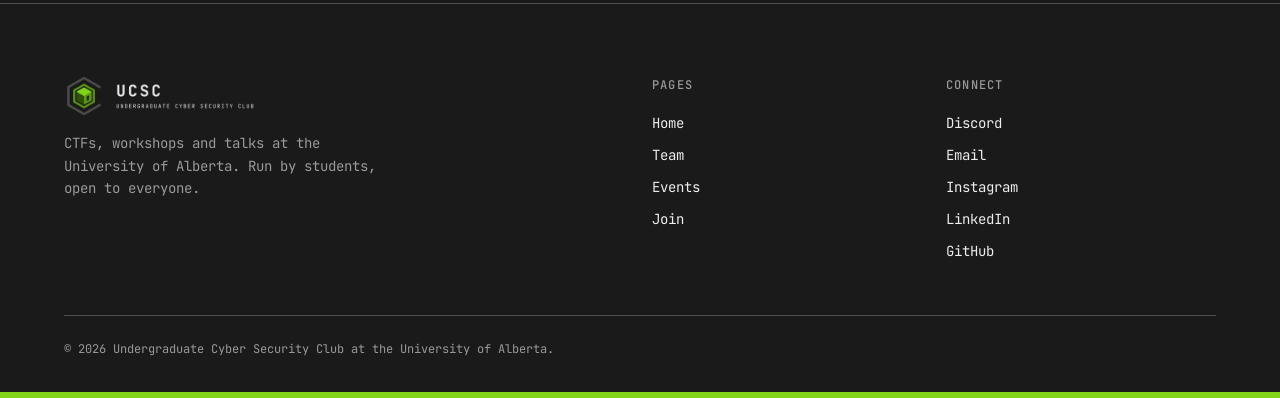
==== commit f6401a7d: "Add Aashana's bio, links, and headshot Co-Authored-By: Claude Opus 5.5 <noreply@anthropic.com>" ====
--- a/team.html
+++ b/team.html
@@ -87,12 +87,13 @@
       </div>
 
       <div class="team-card reveal">
-        <div class="team-avatar" aria-hidden="true">N/A</div>
+        <div class="team-avatar" aria-hidden="true"><img src="assets/team/aashana-dhyani.jpg" alt="" width="72" height="72" loading="lazy" decoding="async"></div>
         <h2 class="h2">Aashana Dhyani</h2>
         <span class="pill team-role">VP Events</span>
-        <p class="team-bio">Description</p>
-        <div class="team-links">
-          <a href="#">LinkedIn</a>
+        <p class="team-bio">Papoii! I'm Aashana, a second year CS AI student with a stat minor here at the UofA. I'm really passionate about (making money in) cybersecurity, AI, RL and research. When I'm not studying, I'll probably be listening to some music, touching some grass and slowing down a little bit. I'm really excited to be the UCSC VP Events this year, looking forward to an amazing academic year ahead!!</p>
+        <div class="team-links">
+          <a href="https://www.linkedin.com/in/aashana-dhyani-31b7382b6" target="_blank" rel="noopener">LinkedIn</a>
+          <a href="https://github.com/aashana-01" target="_blank" rel="noopener">GitHub</a>
         </div>
       </div>
 
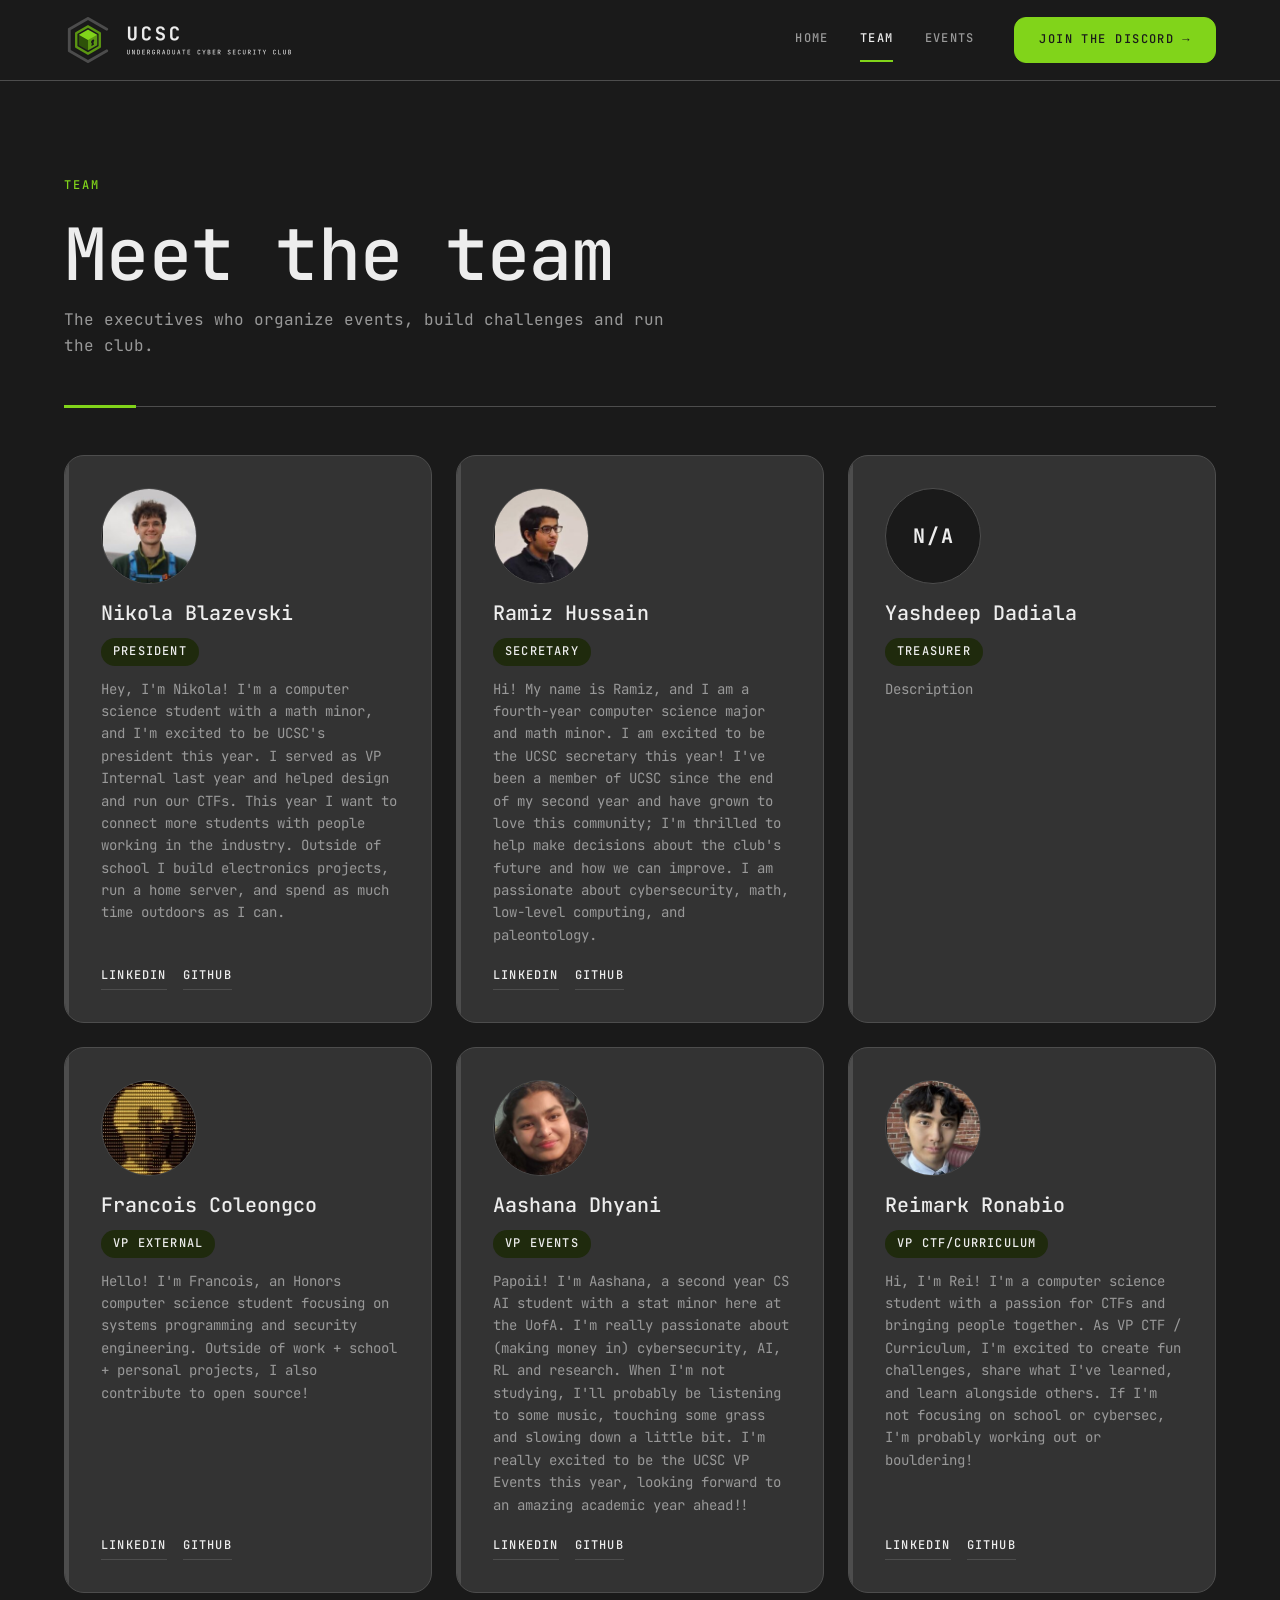
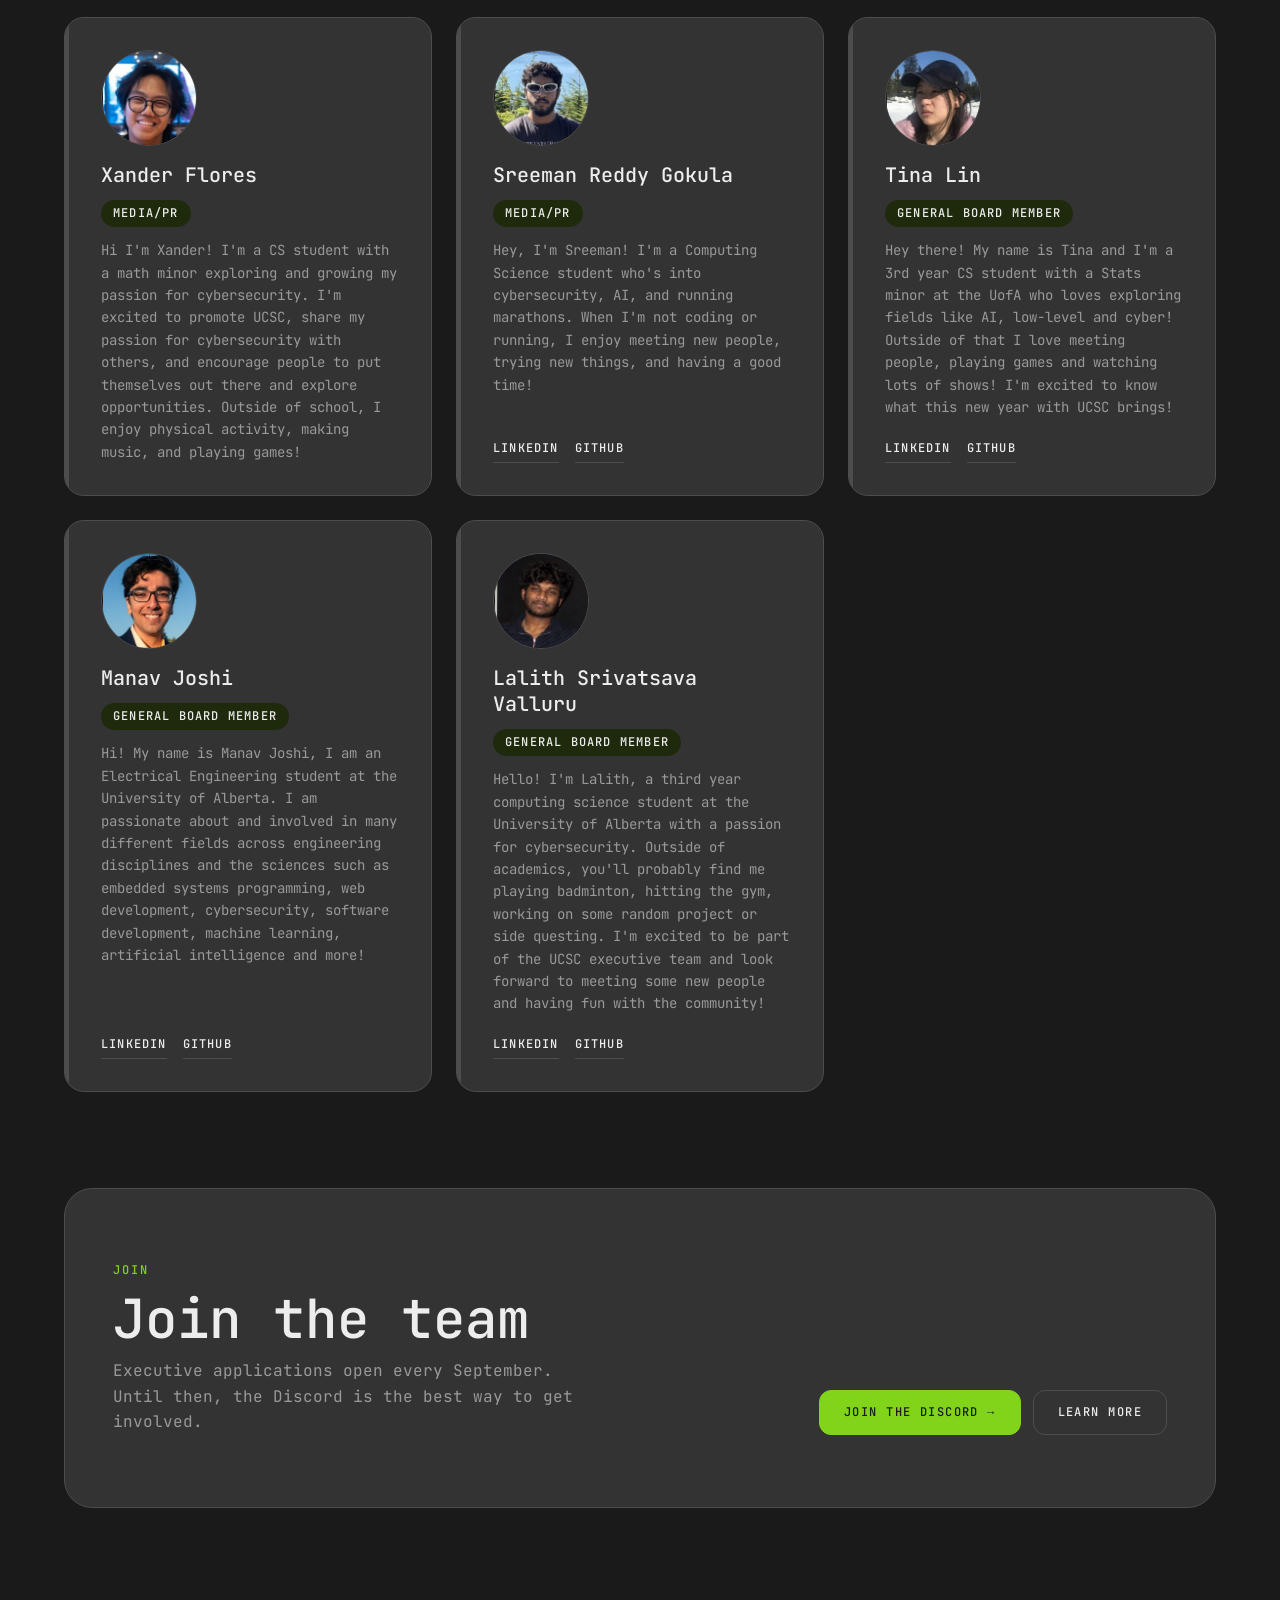
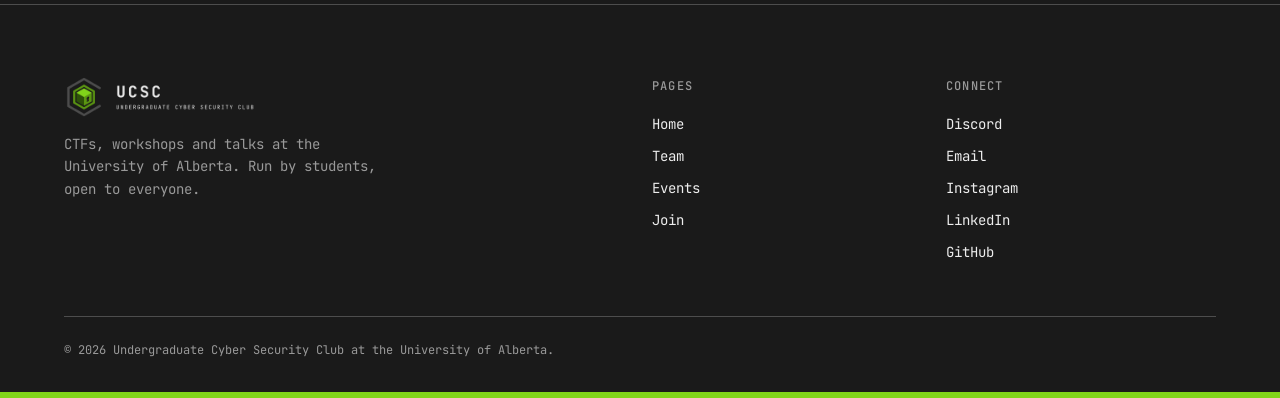
==== commit 83759f92: "Add Xander's bio and headshot; drop placeholder link buttons Co-Authored-By: Claude Opus 5.5 <norepl" ====
--- a/team.html
+++ b/team.html
@@ -69,10 +69,6 @@
         <h2 class="h2">Yashdeep Dadiala</h2>
         <span class="pill team-role">Treasurer</span>
         <p class="team-bio">Description</p>
-        <div class="team-links">
-          <a href="#">LinkedIn</a>
-          <a href="#">GitHub</a>
-        </div>
       </div>
 
       <div class="team-card reveal">
@@ -109,13 +105,10 @@
       </div>
 
       <div class="team-card reveal">
-        <div class="team-avatar" aria-hidden="true">N/A</div>
+        <div class="team-avatar" aria-hidden="true"><img src="assets/team/xander-flores.jpg" alt="" width="72" height="72" loading="lazy" decoding="async"></div>
         <h2 class="h2">Xander Flores</h2>
         <span class="pill team-role">Media/PR</span>
-        <p class="team-bio">Description</p>
-        <div class="team-links">
-          <a href="#">LinkedIn</a>
-        </div>
+        <p class="team-bio">Hi I'm Xander! I'm a CS student with a math minor exploring and growing my passion for cybersecurity. I'm excited to promote UCSC, share my passion for cybersecurity with others, and encourage people to put themselves out there and explore opportunities. Outside of school, I enjoy physical activity, making music, and playing games!</p>
       </div>
 
       <div class="team-card reveal">
